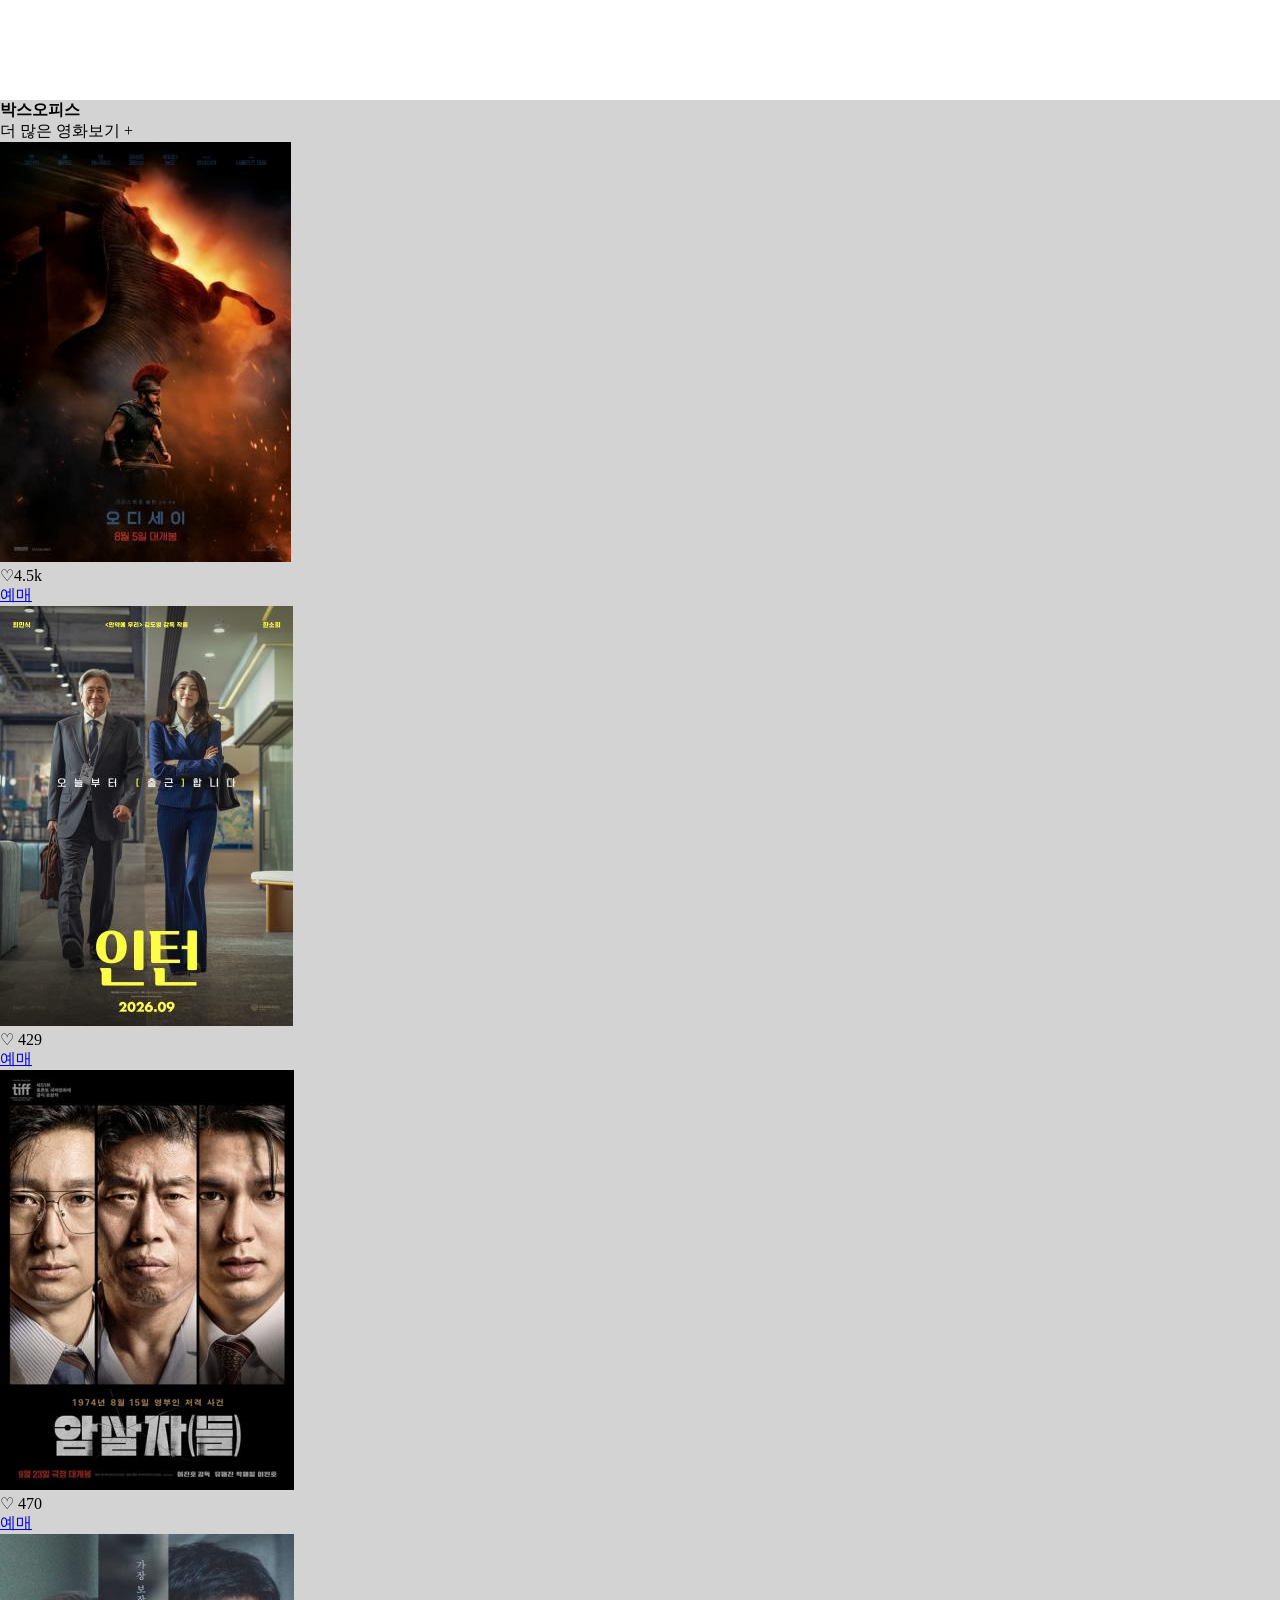
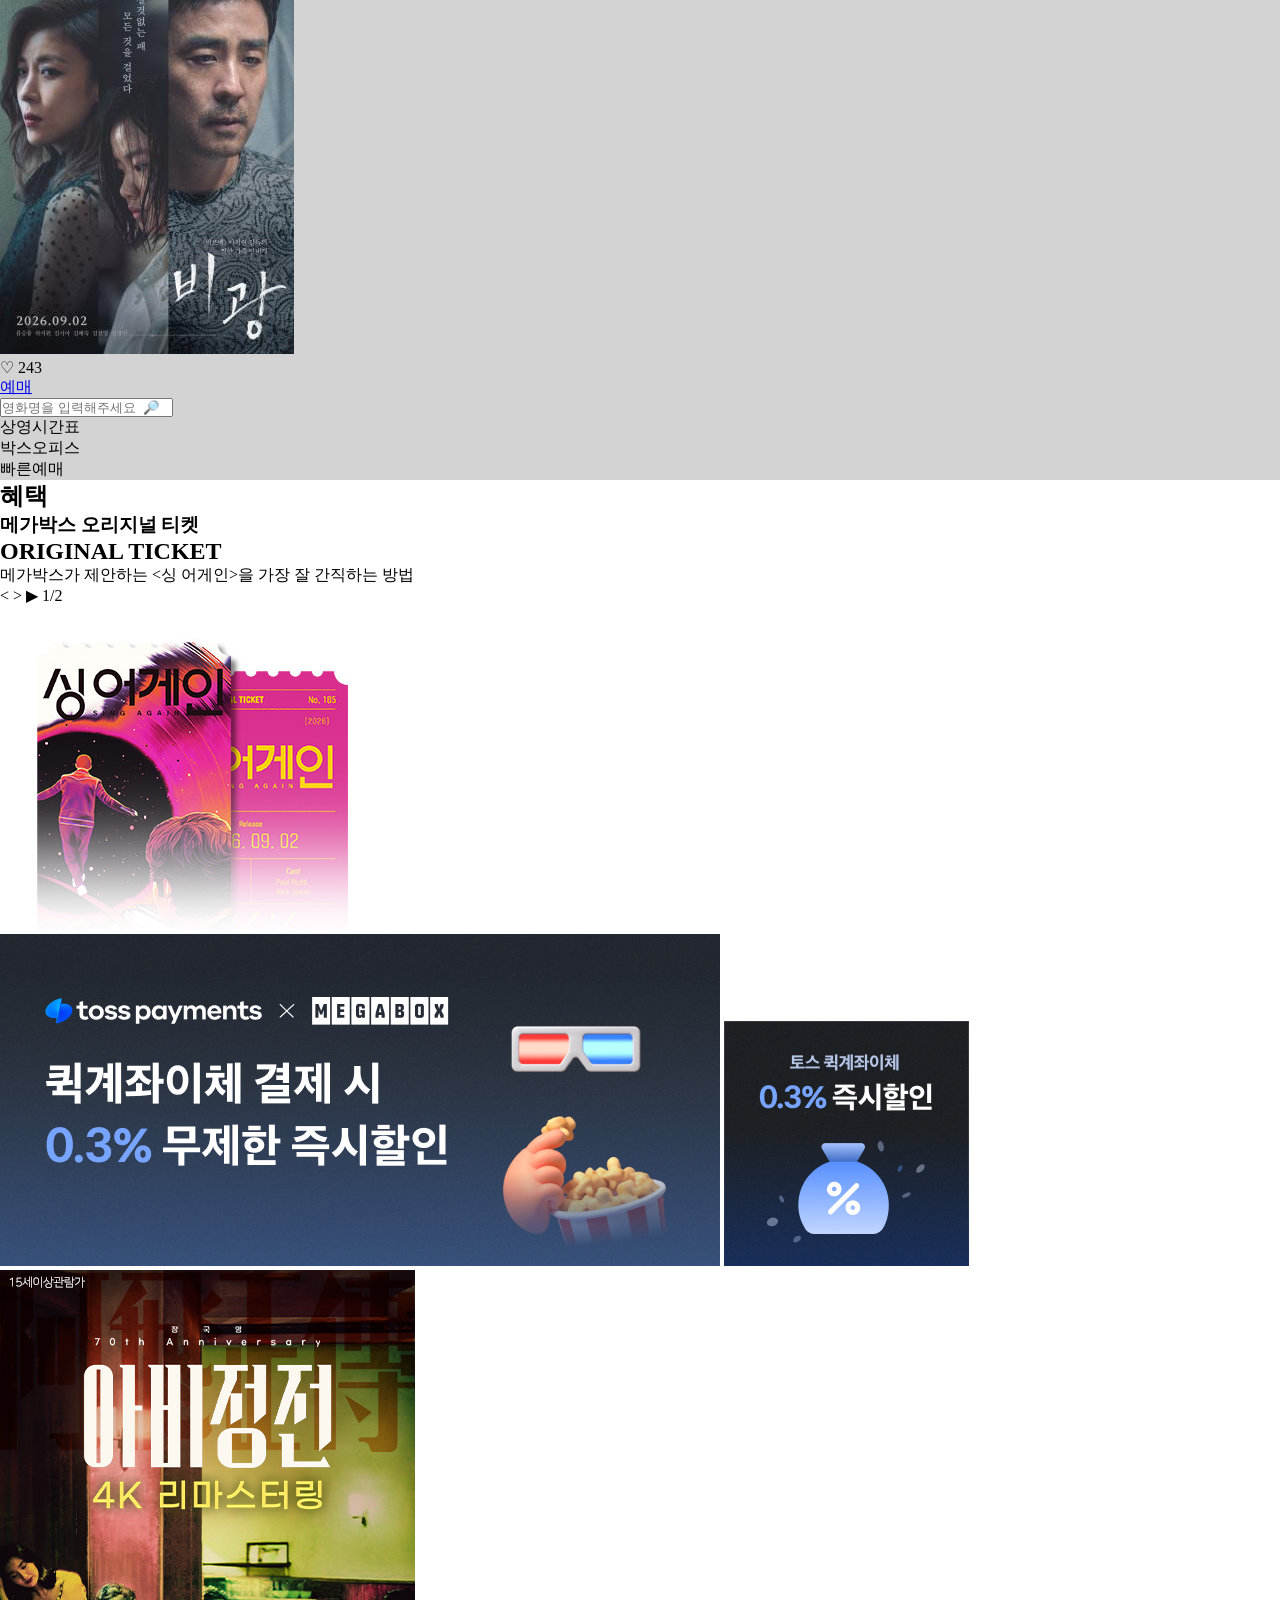
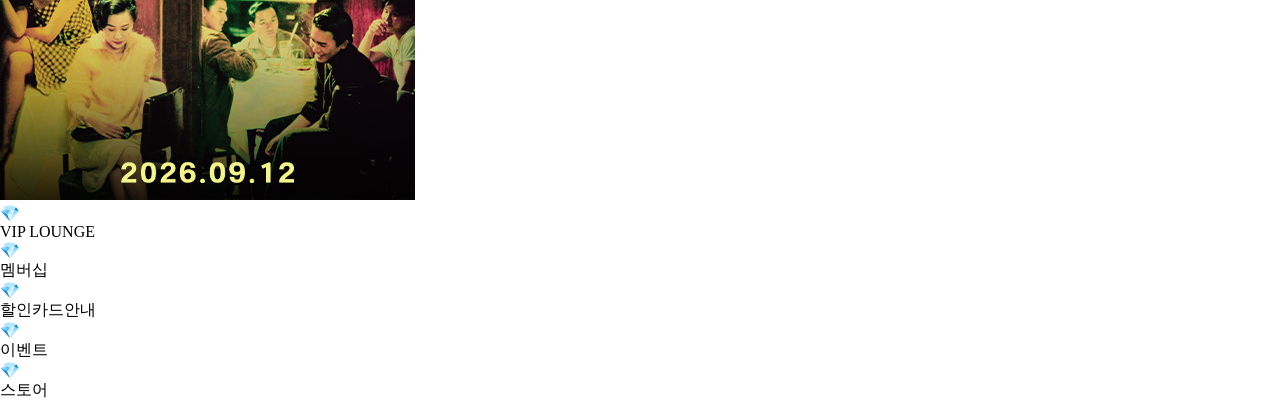
==== ch01/index01.html @ 4482128a "main-page1" ====
<!DOCTYPE html>
<html lang="en">
<head>
    <meta charset="UTF-8">
    <meta name="viewport" content="width=device-width, initial-scale=1.0">
    <link rel="stylesheet" href="style.css">
    <title>메가박스</title>
</head>

<body>
    <header>
        <nav>
            <div class="head-menu"></div>      
        </nav>
    </header>
    

    <main>
        <section class="main-top">
            <div class="box-office">
                <div class="title">
                    <h4>박스오피스</h4>
                    <p>더 많은 영화보기 +</p>
                </div>

                <div class="poster">
                    <div class="movie">
                        <img src="../poster1.jpg" alt="오디세이">
                        <div class="active">
                          <p class="like">♡4.5k</p>
                          <a href="???" class="reservation">예매</a>
                        </div>                    
                    </div>

                    <div class="movie">
                        <img src="../poster2.jpg" alt="인턴">
                        <div class="active">
                          <p class="like">♡ 429</p>
                          <a href="???" class="reservation">예매</a>
                        </div>                    
                    </div>

                    <div class="movie">
                        <img src="../poster3.jpg" alt="암살자들">
                        <div class="active">
                          <p class="like">♡ 470</p>
                          <a href="???" class="reservation">예매</a>
                        </div>                    
                    </div>

                    <div class="movie">
                        <img src="../poster4.jpg" alt="비광">
                        <div class="active">
                          <p class="like">♡ 243</p>
                          <a href="???" class="reservation">예매</a>
                        </div>                    
                    </div>
                        
                </div>


                <div class="info">
                    <input type="text" placeholder="영화명을 입력해주세요  🔎">
                    <p>상영시간표</p>
                    <p>박스오피스</p>
                    <p>빠른예매</p>
                </div>
            </div>    
        </section>


        <section class="main-top-middle">
            <div class="membership">
                <h2>혜택</h2>

                <div class="left">
                    <div class="membership-top">
                        <div class="membership-info">
                            <h3>메가박스 오리지널 티켓</h3>
                            <h1>ORIGINAL TICKET</h1>
                            <p>메가박스가 제안하는 &lt;싱 어게인&gt;을 가장 잘 간직하는 방법</p>
                            <div class="page-bar"></div>
                            <span>&lt;</span>
                            <span>&gt;</span>
                            <span>▶</span>
                            <span>1/2</span>
                        </div>
                        <img src="../image2.jpg" alt="싱어게인">
                    </div>
                
                    <div class="membership-bottom">
                        <img src="../toss_image.png" alt="토스 무제한할인">
                        <img src="../toss_image2.png" alt="토스 즉시할인">
                    </div>
                </div>

                <img src="../4k image.jpg" alt="아비정전">
            </div>


            <div class="membership-menu">
                <div class="vip">
                    <p>💎</p>
                    <p>VIP LOUNGE</p>
                </div>
                <div class="member">
                    <p>💎</p>
                    <p>멤버십</p>
                </div>
                <div class="dc-card">
                    <p>💎</p>
                    <p>할인카드안내</p>
                </div>
                <div class="event">
                    <p>💎</p>
                    <p>이벤트</p>
                </div>
                <div class="store">
                    <p>💎</p>
                    <p>스토어</p>
                </div>
            </div>
        </section>


        <section class="">

        </section>


        <section>

        </section>
    </main>



    <footer>
        <div class="foot"></div>
    </footer>
</body>
</html>
---- ch01/style.css ----
*{
    margin: 0;
    padding: 0;
}

/* 헤더 메뉴 */
header{
    height: 100px;
}


/* ************************************ */
/* 메인바디 박스오피스 영역 */
/* ************************************ */
.main-top {
    background-color: lightgray;
}
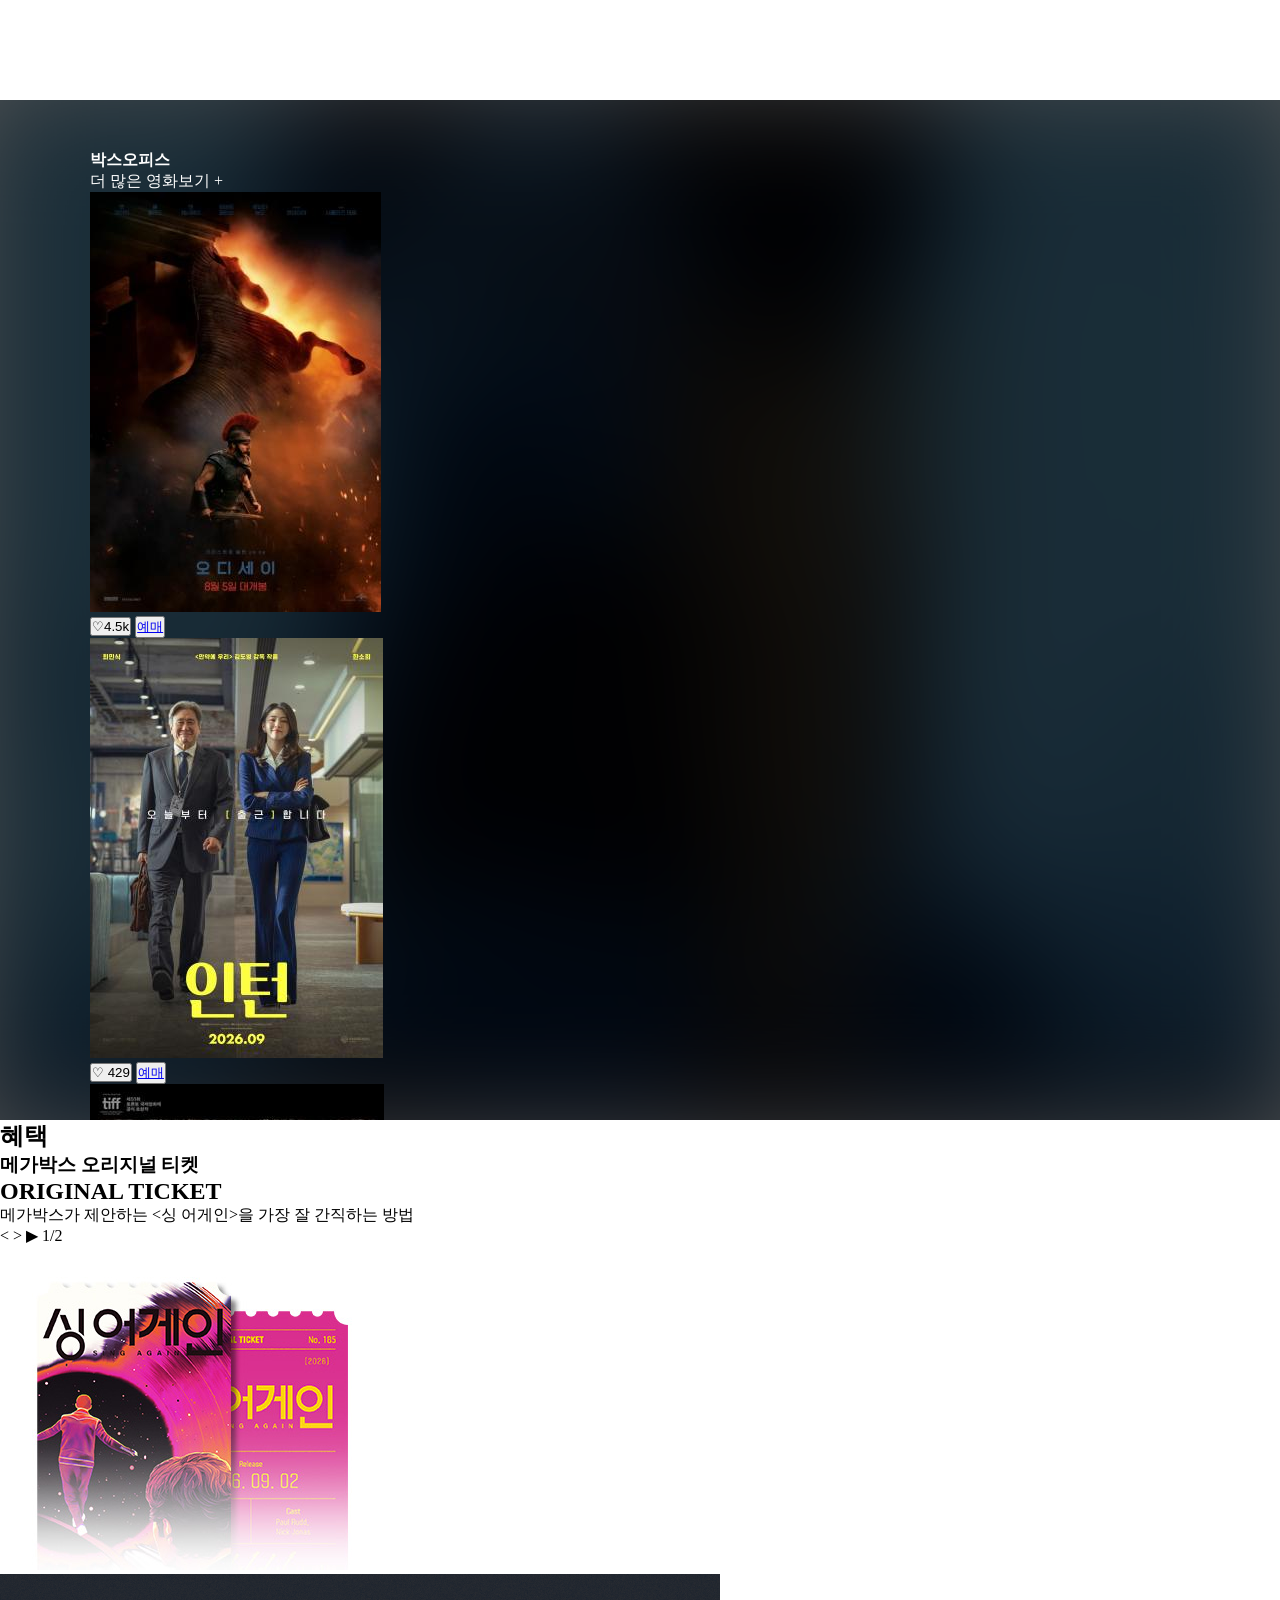
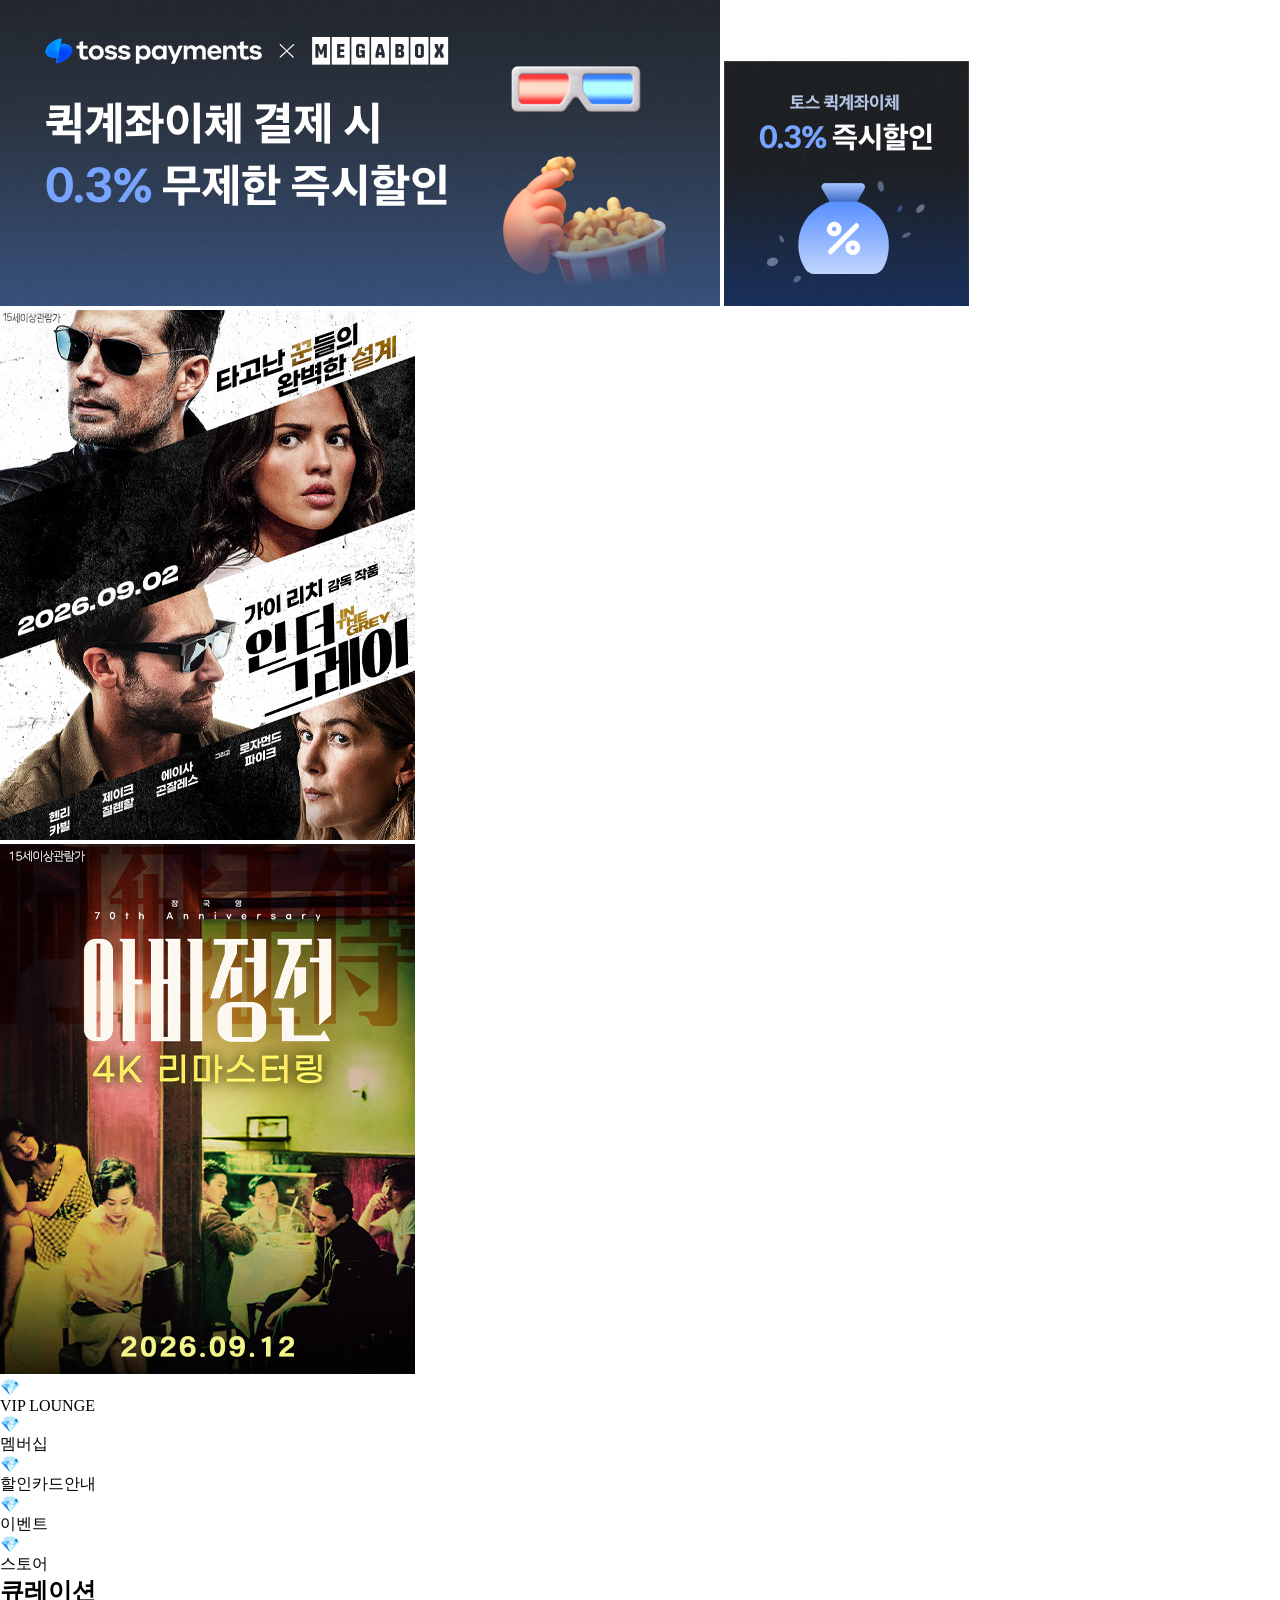
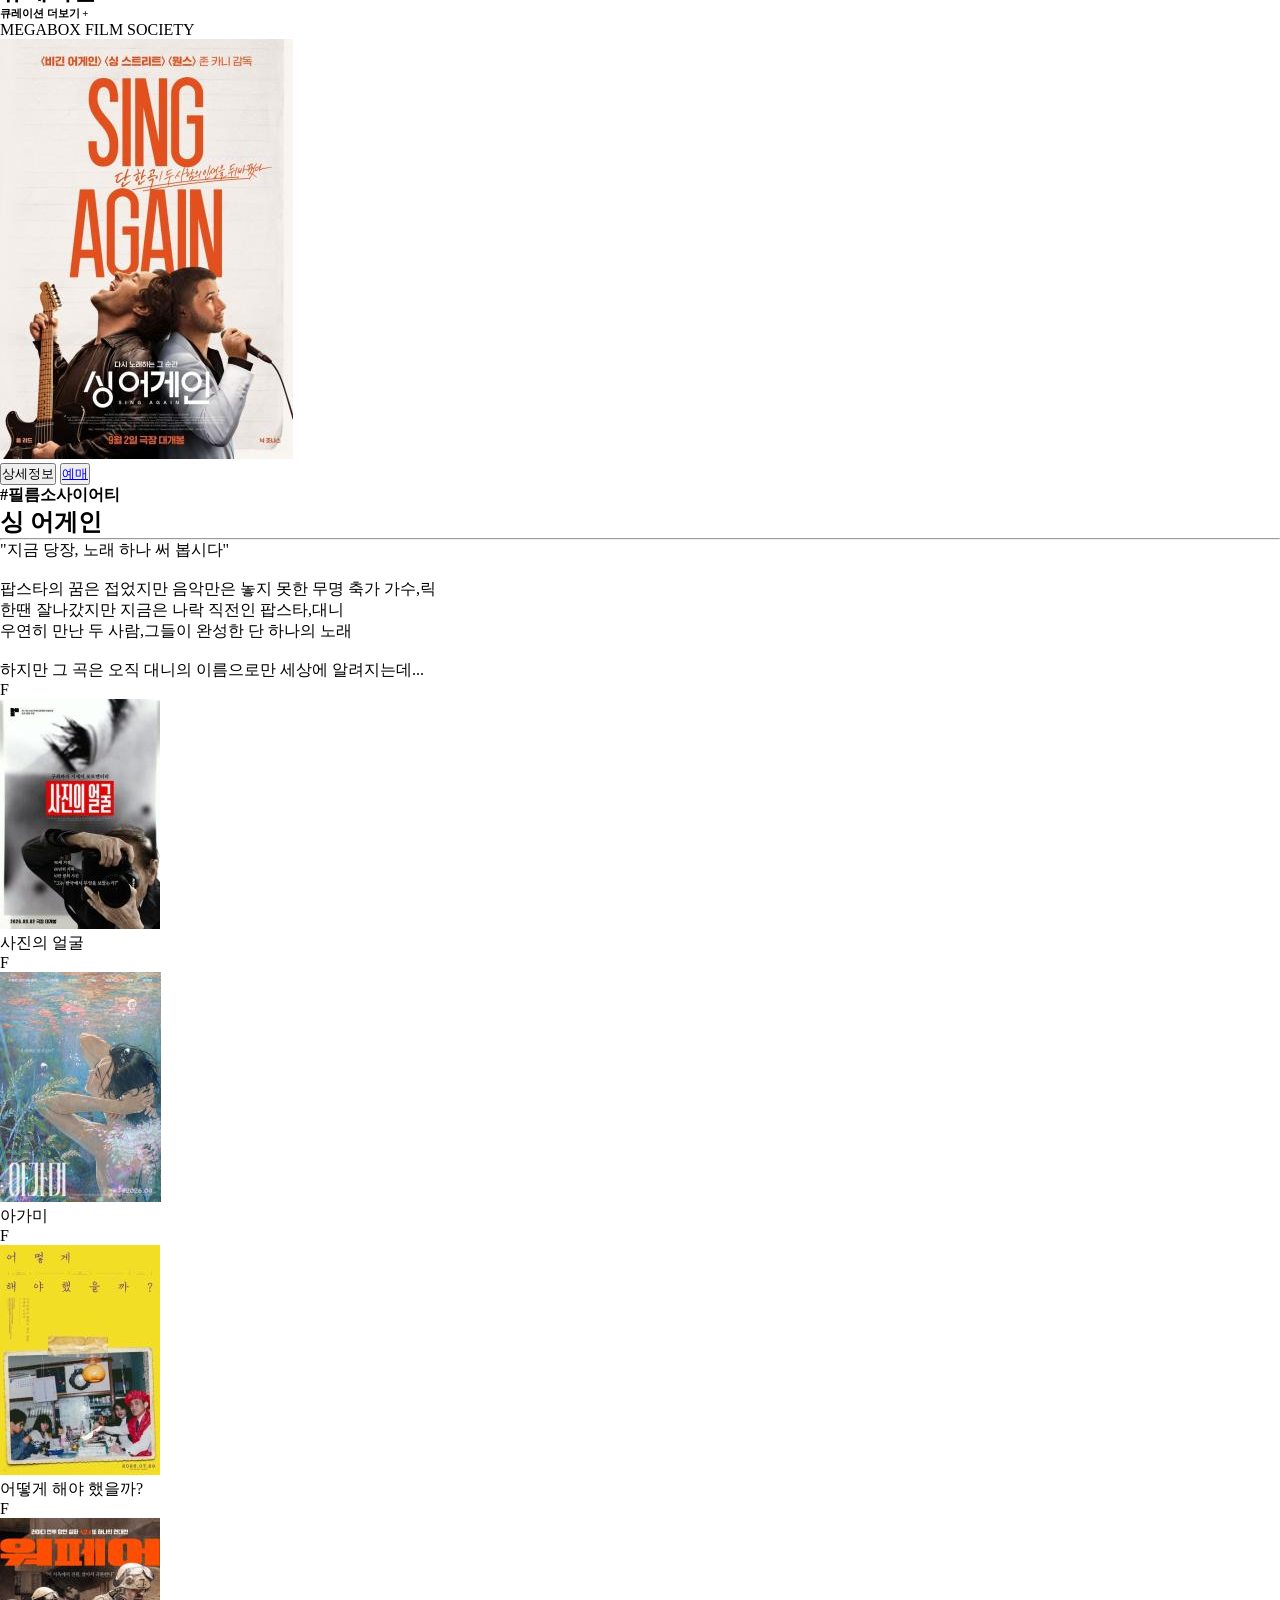
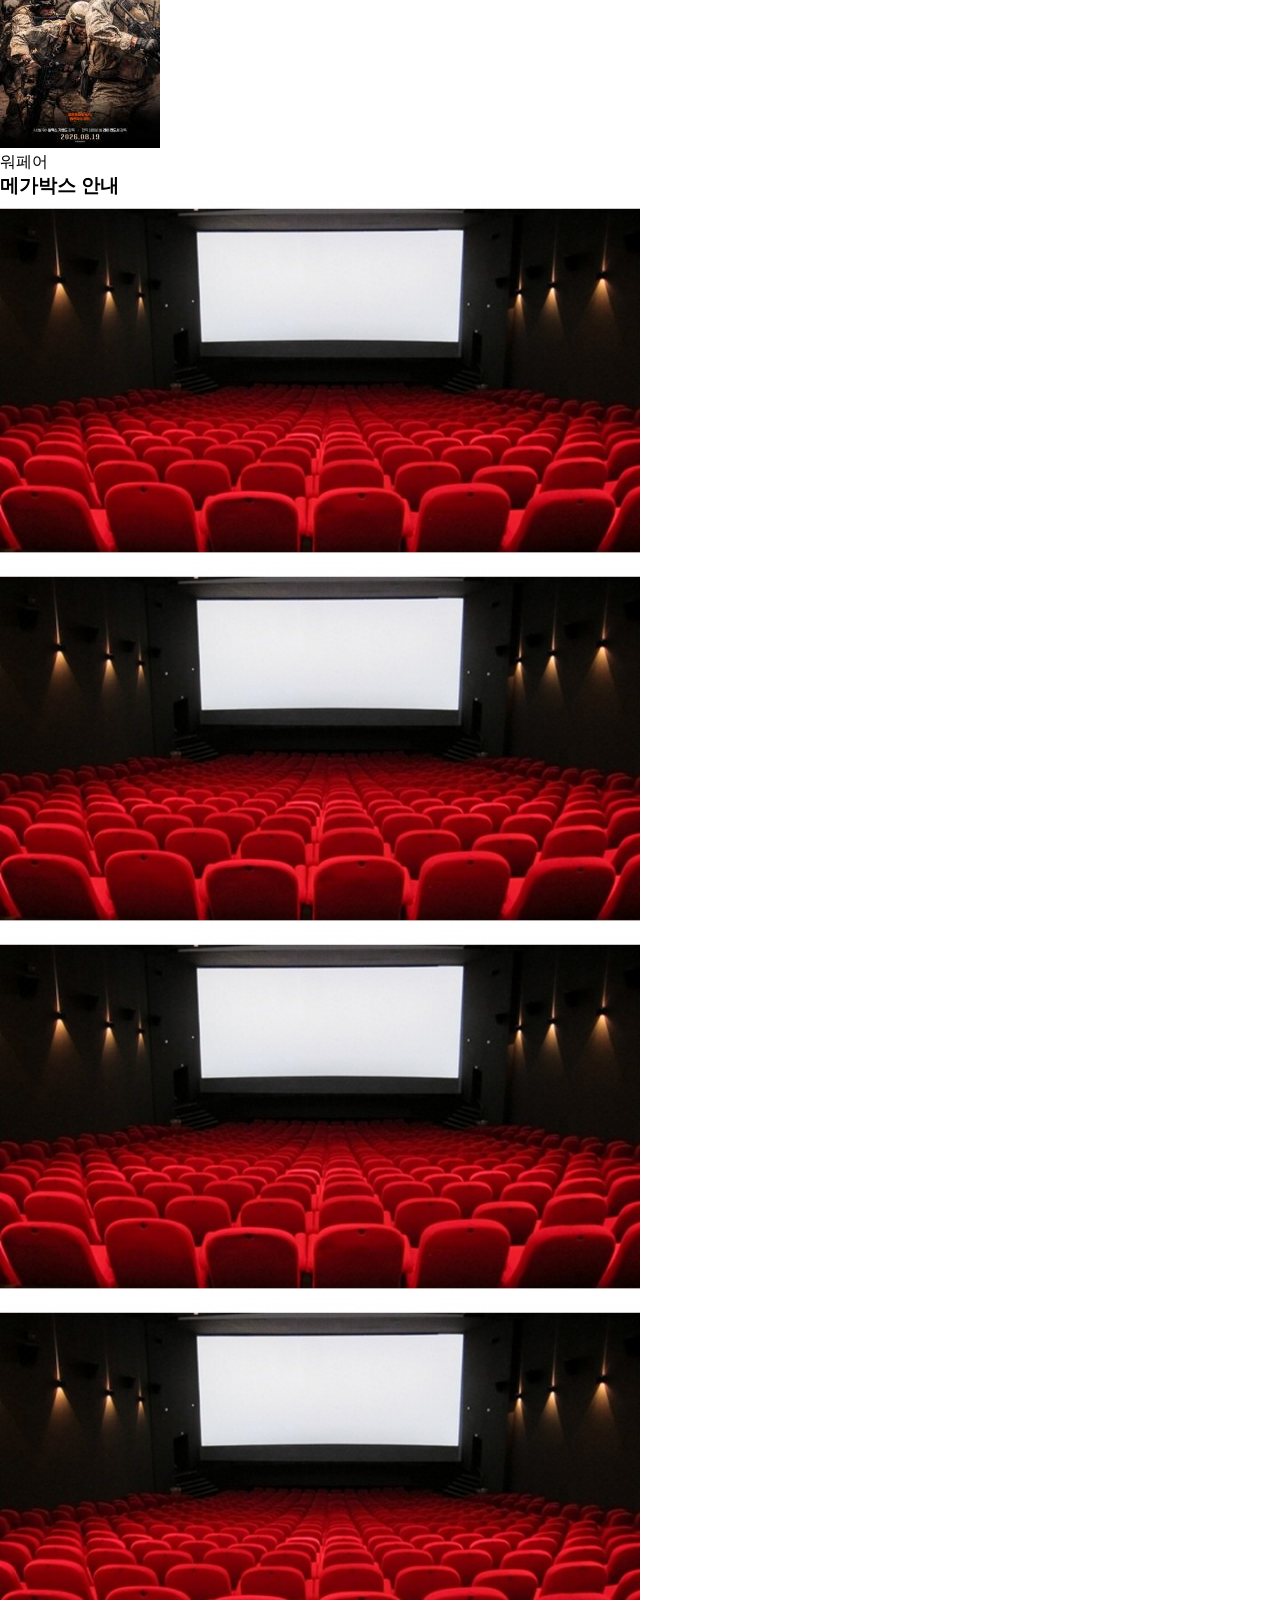
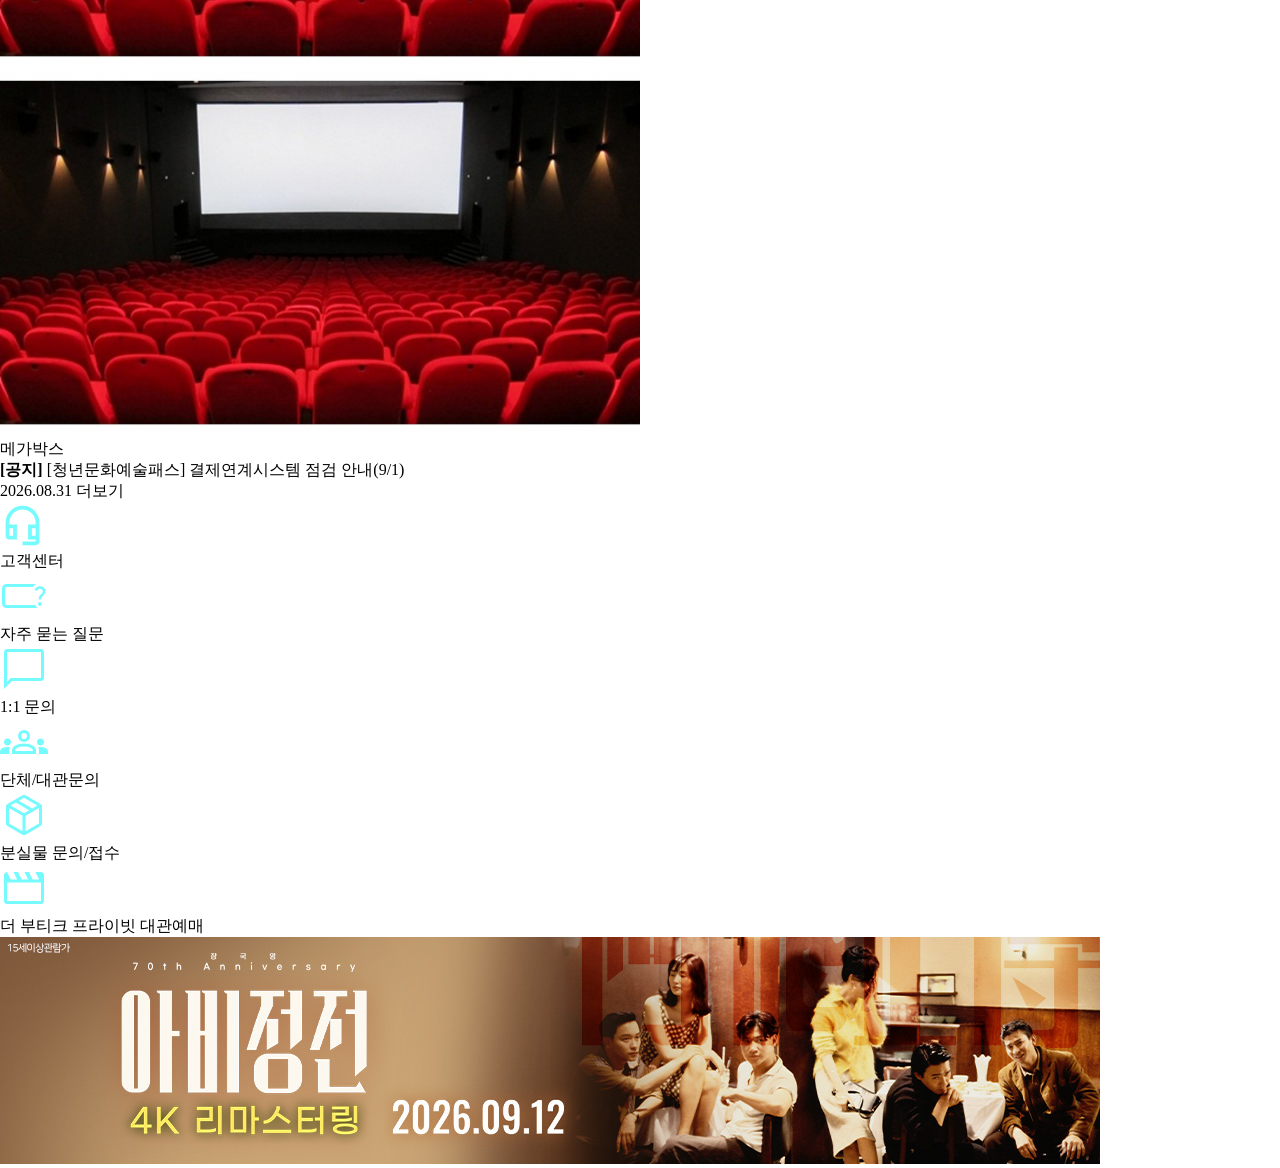
==== commit db1a8662: "movie_home" ====
--- a/ch01/index01.html
+++ b/ch01/index01.html
@@ -25,46 +25,48 @@
 
                 <div class="poster">
                     <div class="movie">
-                        <img src="../poster1.jpg" alt="오디세이">
-                        <div class="active">
-                          <p class="like">♡4.5k</p>
-                          <a href="???" class="reservation">예매</a>
-                        </div>                    
-                    </div>
-
-                    <div class="movie">
-                        <img src="../poster2.jpg" alt="인턴">
-                        <div class="active">
-                          <p class="like">♡ 429</p>
-                          <a href="???" class="reservation">예매</a>
-                        </div>                    
-                    </div>
-
-                    <div class="movie">
-                        <img src="../poster3.jpg" alt="암살자들">
-                        <div class="active">
-                          <p class="like">♡ 470</p>
-                          <a href="???" class="reservation">예매</a>
-                        </div>                    
-                    </div>
-
-                    <div class="movie">
-                        <img src="../poster4.jpg" alt="비광">
-                        <div class="active">
-                          <p class="like">♡ 243</p>
-                          <a href="???" class="reservation">예매</a>
-                        </div>                    
-                    </div>
-                        
+                        <img src="../images/poster1.jpg" alt="오디세이">
+                        <div class="active">
+                          <button class="like">♡4.5k</button>
+                          <button class="reservation-btn"><a href="???" class="reservation">예매</a></button>
+                        </div>                    
+                    </div>
+
+                    <div class="movie">
+                        <img src="../images/poster2.jpg" alt="인턴">
+                        <div class="active">
+                          <button class="like">♡ 429</button>
+                          <button class="reservation-btn"><a href="???" class="reservation">예매</a></button>
+                        </div>                    
+                    </div>
+
+                    <div class="movie">
+                        <img src="../images/poster3.jpg" alt="암살자들">
+                        <div class="active">
+                          <button class="like">♡ 470</button>
+                          <button class="reservation-btn"><a href="???" class="reservation">예매</a></button>
+                        </div>                    
+                    </div>
+
+                    <div class="movie">
+                        <img src="../images/poster4.jpg" alt="비광">
+                        <div class="active">
+                          <button class="like">♡ 243</button>
+                          <button class="reservation-btn"><a href="???" class="reservation">예매</a></button>
+                        </div>                    
+                    </div>
+                        <svg xmlns="http://www.w3.org/2000/svg" height="24px" viewBox="0 -960 960 960" width="24px" fill="#B7B7B7"><path d="M480-80q-116 0-198-82t-82-198v-240q0-116 82-198t198-82q116 0 198 82t82 198v240q0 116-82 198T480-80Zm40-520h160q0-72-45.5-127T520-796v196Zm-240 0h160v-196q-69 14-114.5 69T280-600Zm200 440q83 0 141.5-58.5T680-360v-160H280v160q0 83 58.5 141.5T480-160Zm0-360Zm40-80Zm-80 0Zm40 80Z"/></svg>
                 </div>
 
 
                 <div class="info">
                     <input type="text" placeholder="영화명을 입력해주세요  🔎">
-                    <p>상영시간표</p>
-                    <p>박스오피스</p>
-                    <p>빠른예매</p>
-                </div>
+                    <a href="???">상영시간표</a>
+                    <a href="???">박스오피스</a>
+                    <a href="???">빠른예매</a>
+                </div>
+
+
             </div>    
         </section>
 
@@ -85,16 +87,19 @@
                             <span>▶</span>
                             <span>1/2</span>
                         </div>
-                        <img src="../image2.jpg" alt="싱어게인">
+                        <img src="../images/image2.jpg" alt="싱어게인">
                     </div>
                 
                     <div class="membership-bottom">
-                        <img src="../toss_image.png" alt="토스 무제한할인">
-                        <img src="../toss_image2.png" alt="토스 즉시할인">
-                    </div>
-                </div>
-
-                <img src="../4k image.jpg" alt="아비정전">
+                        <img src="../images/toss_image.png" alt="토스 무제한할인">
+                        <img src="../images/toss_image2.png" alt="토스 즉시할인">
+                    </div>
+                </div>
+                <div class="right">
+                  <img src="../images/inthe.jpg" alt="">
+                </div>
+
+                <img src="../images/4k image.jpg" alt="아비정전">
             </div>
 
 
@@ -123,13 +128,117 @@
         </section>
 
 
-        <section class="">
-
-        </section>
-
-
-        <section>
-
+        <section class="main-middle">
+          <div class="cu-title">
+            <h2>큐레이션</h3>
+            <h6>큐레이션 더보기 +</h6>
+          </div>
+
+          <div class="cu-area">
+              <div class="cu-left">
+                <p class="film-text">MEGABOX FILM SOCIETY</p>
+                <img class="film-maincard" src="../images/q1.jpg" alt="싱어게인">
+                <div class="btns">
+                  <button class="detail">상세정보</button>
+                  <button class="reservation-btn cu"><a href="????" class="reservation cu">예매</a></button>
+                </div>
+              </div>
+
+              <div class="cu right">
+                <div class="film-info-area">
+                  <h4>#필름소사이어티</h4>
+                  <h2>싱 어게인</h2>
+                  <hr/>
+                  <p class="content">
+                    "지금 당장, 노래 하나 써 봅시다"
+                    <br>
+                    <br>팝스타의 꿈은 접었지만 음악만은 놓지 못한 무명 축가 가수,릭
+                    <br>한땐 잘나갔지만 지금은 나락 직전인 팝스타,대니
+                    <br>우연히 만난 두 사람,그들이 완성한 단 하나의 노래
+                    <br>
+                    <br>하지만 그 곡은 오직 대니의 이름으로만 세상에 알려지는데...
+                  </p>              
+                </div>
+
+                <div class="film-cards">
+                  <ul>
+                    <li>
+                      <p class="F">F</p>
+                      <img src="../images/q2.jpg" alt="사진의 얼굴">
+                      <p class="film-title">사진의 얼굴</p>
+                    </li>
+                    <li>
+                      <p class="F">F</p>
+                      <img src="../images/q3.jpg" alt="아가미">
+                      <p class="film-title">아가미</p>
+                    </li>
+                    <li>
+                      <p class="F">F</p>
+                      <img src="../images/q4.jpg" alt="어떻게 해야 했을까?">
+                      <p class="film-title">어떻게 해야 했을까?</p>
+                    </li>
+                    <li>
+                      <p class="F">F</p>
+                      <img src="../images/q5.jpg" alt="워페어">
+                      <p class="film-title">워페어</p>
+                    </li>
+                  </ul>
+                </div>
+              </div>
+          </div>
+        </section>
+
+
+        <section class="main-bottom">
+          <h3>메가박스 안내</h3>
+          <div class="img-cards">
+            <img src="../images/theater_image.jpg" alt="">
+            <img src="../images/theater_image.jpg" alt="">
+            <img src="../images/theater_image.jpg" alt="">
+            <img src="../images/theater_image.jpg" alt="">
+            <img src="../images/theater_image.jpg" alt="">
+          </div>
+
+          <div class="notice">
+            <p class="notice mega">메가박스</p>
+            <span><strong>[공지]</strong> [청년문화예술패스] 결제연계시스템 점검 안내(9/1)</span>  
+            <p class="notice date">
+              <span>2026.08.31</span>
+              <span>더보기</span>
+            </p>            
+          </div>
+
+          <div class="inq-container">
+            <div class="inq-box">
+              <svg xmlns="http://www.w3.org/2000/svg" height="45px" viewBox="0 -960 960 960" width="45px" fill="#75FBFD"><path d="M480-40v-80h280v-40H600v-320h160v-40q0-116-82-198t-198-82q-116 0-198 82t-82 198v40h160v320H200q-33 0-56.5-23.5T120-240v-280q0-74 28.5-139.5T226-774q49-49 114.5-77.5T480-880q74 0 139.5 28.5T734-774q49 49 77.5 114.5T840-520v400q0 33-23.5 56.5T760-40H480ZM200-240h80v-160h-80v160Zm480 0h80v-160h-80v160ZM200-400h80-80Zm480 0h80-80Z"/></svg>
+              <p>고객센터</p>
+            </div>
+            <div class="inq-box">
+              <svg xmlns="http://www.w3.org/2000/svg" height="48px" viewBox="0 -960 960 960" width="48px" fill="#75FBFD"><path d="M100-300v-360 360Zm651 60H130q-38 0-64-26t-26-64v-300q0-38 26-64t64-26h599q-23 10-41.5 25T655-660H130q-13 0-21.5 8.5T100-630v300q0 13 8.5 21.5T130-300h584q2 19 12 34t25 26Zm74-56q11-11 11-26t-11-26q-11-11-26-11t-26 11q-11 11-11 26t11 26q11 11 26 11t26-11Zm-51-113h50q0-15 1.5-25t5.5-18q4-8 11-16t18-19q24-22 36-45t12-46q0-41-30.5-69T802-675q-38 0-69 21t-42 55l45 18q8-21 25.5-33.5T802-627q23 0 39.5 15t16.5 36q0 15-8.5 29.5T822-515q-17 15-25 25.5T784-468q-5 12-7.5 26.5T774-409Z"/></svg>
+              <p>자주 묻는 질문</p>
+            </div>
+            <div class="inq-box">
+              <svg xmlns="http://www.w3.org/2000/svg" height="48px" viewBox="0 -960 960 960" width="48px" fill="#75FBFD"><path d="M80-80v-740q0-24 18-42t42-18h680q24 0 42 18t18 42v520q0 24-18 42t-42 18H240L80-80Zm134-220h606v-520H140v600l74-80Zm-74 0v-520 520Z"/></svg>
+              <p>1:1 문의</p>
+            </div>
+            <div class="inq-box">
+              <svg xmlns="http://www.w3.org/2000/svg" height="48px" viewBox="0 -960 960 960" width="48px" fill="#75FBFD"><path d="M0-240v-53q0-38.57 41.5-62.78Q83-380 150.38-380q12.16 0 23.39.5t22.23 2.15q-8 17.35-12 35.17-4 17.81-4 37.18v65H0Zm240 0v-65q0-32 17.5-58.5T307-410q32-20 76.5-30t96.5-10q53 0 97.5 10t76.5 30q32 20 49 46.5t17 58.5v65H240Zm540 0v-65q0-19.86-3.5-37.43T765-377.27q11-1.73 22.17-2.23 11.17-.5 22.83-.5 67.5 0 108.75 23.77T960-293v53H780Zm-480-60h360v-6q0-37-50.5-60.5T480-390q-79 0-129.5 23.5T300-305v5ZM149.57-410q-28.57 0-49.07-20.56Q80-451.13 80-480q0-29 20.56-49.5Q121.13-550 150-550q29 0 49.5 20.5t20.5 49.93q0 28.57-20.5 49.07T149.57-410Zm660 0q-28.57 0-49.07-20.56Q740-451.13 740-480q0-29 20.56-49.5Q781.13-550 810-550q29 0 49.5 20.5t20.5 49.93q0 28.57-20.5 49.07T809.57-410ZM480-480q-50 0-85-35t-35-85q0-51 35-85.5t85-34.5q51 0 85.5 34.5T600-600q0 50-34.5 85T480-480Zm.35-60Q506-540 523-557.35t17-43Q540-626 522.85-643t-42.5-17q-25.35 0-42.85 17.15t-17.5 42.5q0 25.35 17.35 42.85t43 17.5ZM480-300Zm0-300Z"/></svg>
+              <p>단체/대관문의</p>
+            </div>
+            <div class="inq-box">
+              <svg xmlns="http://www.w3.org/2000/svg" height="48px" viewBox="0 -960 960 960" width="48px" fill="#75FBFD"><path d="M450-154v-309L180-619v309l270 156Zm60 0 270-156v-310L510-463v309Zm-60 69L150-258q-14-8-22-22t-8-30v-340q0-16 8-30t22-22l300-173q14-8 30-8t30 8l300 173q14 8 22 22t8 30v340q0 16-8 30t-22 22L510-85q-14 8-30 8t-30-8Zm194-525 102-59-266-154-102 59 266 154Zm-164 96 104-61-267-154-104 60 267 155Z"/></svg>
+              <p>분실물 문의/접수</p>
+            </div>
+            <div class="inq-box">
+              <svg xmlns="http://www.w3.org/2000/svg" height="48px" viewBox="0 -960 960 960" width="48px" fill="#75FBFD"><path d="m140-800 74 152h130l-74-152h89l74 152h130l-74-152h89l74 152h130l-74-152h112q24 0 42 18t18 42v520q0 24-18 42t-42 18H140q-24 0-42-18t-18-42v-520q0-24 18-42t42-18Zm0 212v368h680v-368H140Zm0 0v368-368Z"/></svg>
+              <p>더 부티크 프라이빗 대관예매</p>
+            </div>  
+          </div>
+
+          <img src="../images/4klong_image.jpg" alt="">
+
+          
+          
         </section>
     </main>
 
--- a/ch01/style.css
+++ b/ch01/style.css
@@ -13,5 +13,44 @@
 /* 메인바디 박스오피스 영역 */
 /* ************************************ */
 .main-top {
-    background-color: lightgray;
+  width: 100%;
+  height: 920px;
+  position: relative;
+  overflow: hidden;
+  padding: 50px 0;
+  color: white;
+}
+
+/* 흐린 배경 이미지 */
+.main-top::before {
+  content: "";
+  position: absolute;
+  inset: 0;
+
+  background-image: url("../images/image1.jpg");
+  background-size: cover;
+  background-position: center;
+
+  filter: blur(60px);
+  transform: scale(1.05);
+
+  z-index: 0;
+}
+
+/* 배경을 어둡게 만드는 반투명 막 */
+.main-top::after {
+  content: "";
+  position: absolute;
+  inset: 0;
+  background-color: rgba(0, 0, 0, 0.65);
+  z-index: 1;
+}
+
+/* 실제 콘텐츠는 배경보다 앞으로 배치 */
+.box-office {
+  position: relative;
+  z-index: 2;
+
+  max-width: 1100px;
+  margin: 0 auto;
 }
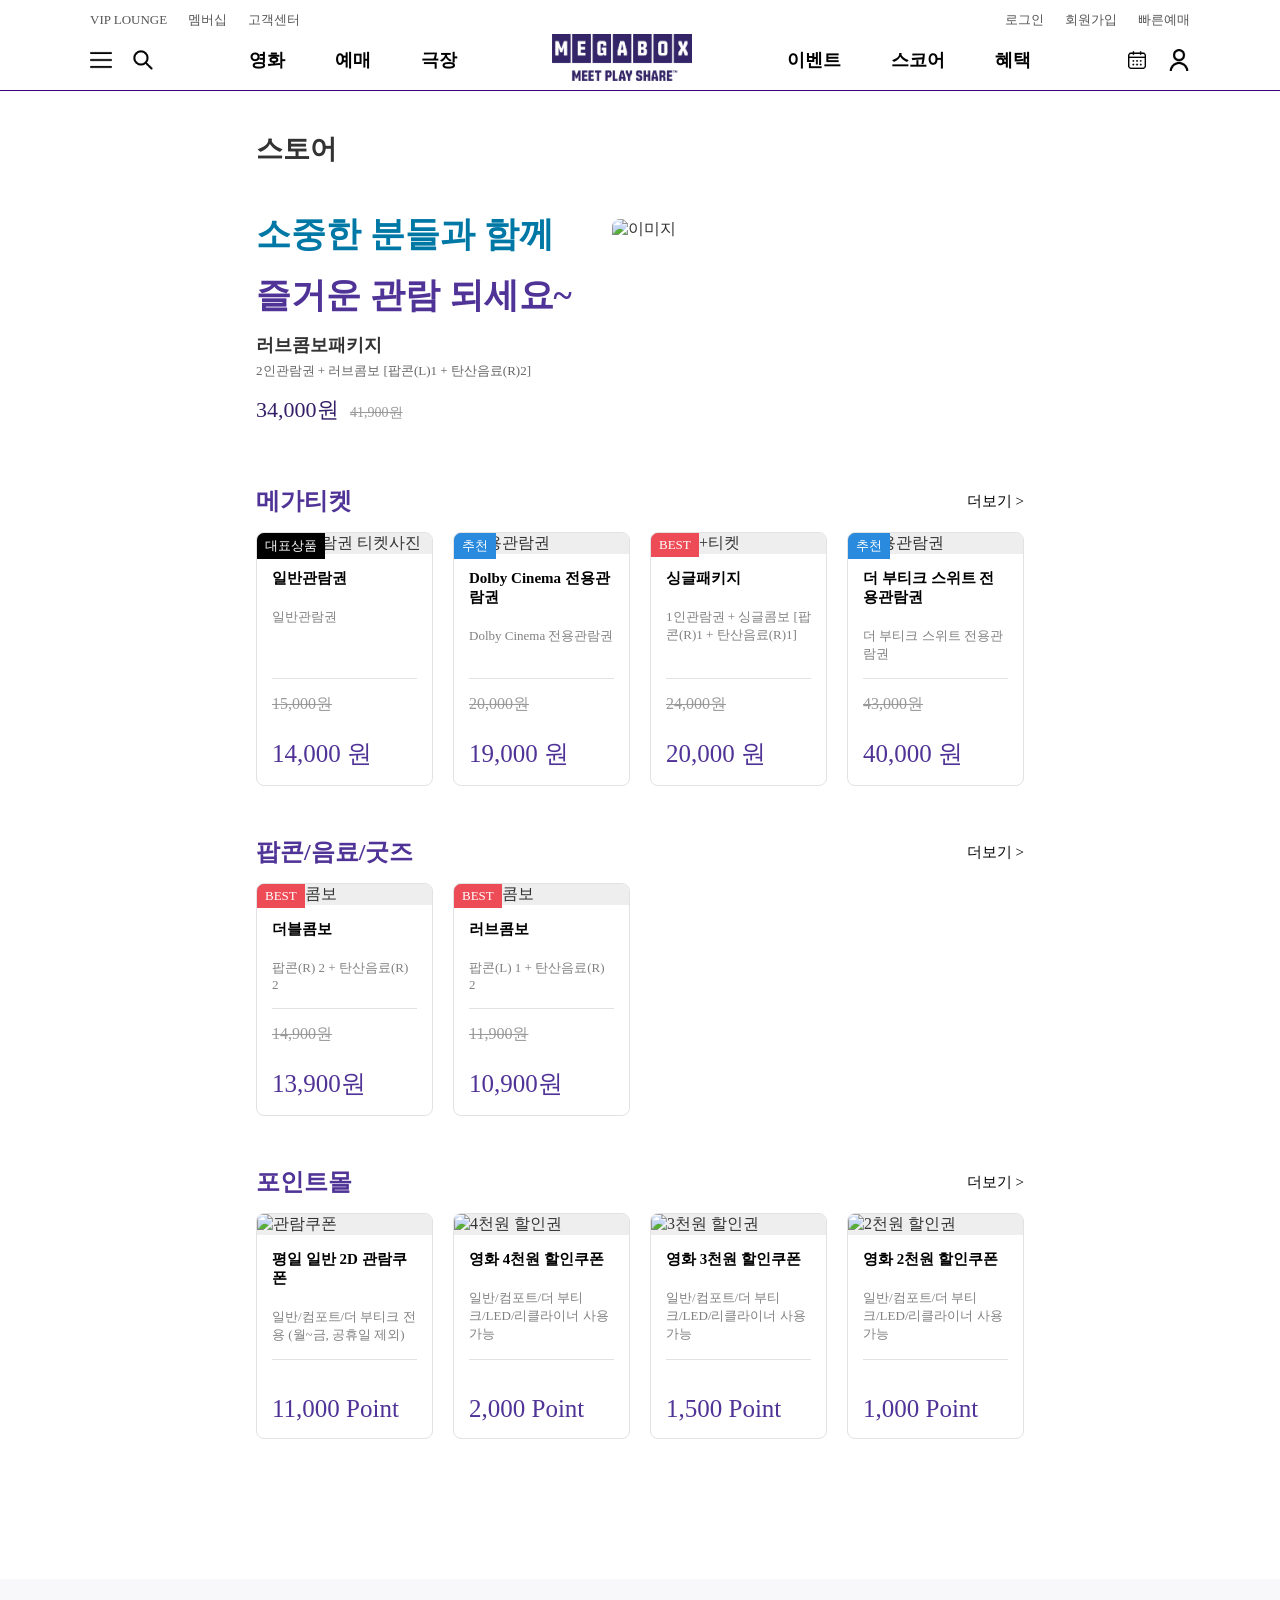
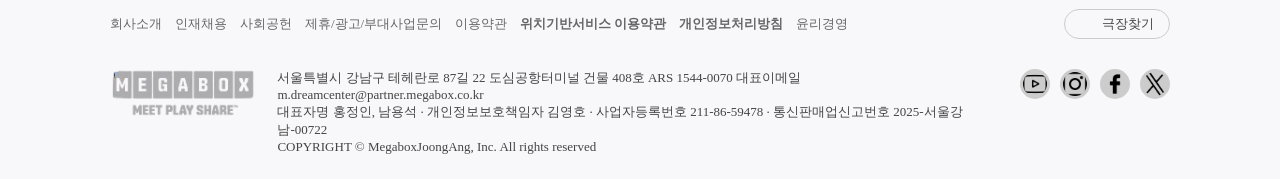
==== commit d6cc5c34: "feat: 메가박스 스토어 페이지 작업중" ====
--- a/ch01/index01.html
+++ b/ch01/index01.html
@@ -3,249 +3,302 @@
 <head>
     <meta charset="UTF-8">
     <meta name="viewport" content="width=device-width, initial-scale=1.0">
+    <title>메가박스 스토어</title>
     <link rel="stylesheet" href="style.css">
-    <title>메가박스</title>
 </head>
-
 <body>
     <header>
-        <nav>
-            <div class="head-menu"></div>      
-        </nav>
-    </header>
-    
-
-    <main>
-        <section class="main-top">
-            <div class="box-office">
-                <div class="title">
-                    <h4>박스오피스</h4>
-                    <p>더 많은 영화보기 +</p>
-                </div>
-
-                <div class="poster">
-                    <div class="movie">
-                        <img src="../images/poster1.jpg" alt="오디세이">
-                        <div class="active">
-                          <button class="like">♡4.5k</button>
-                          <button class="reservation-btn"><a href="???" class="reservation">예매</a></button>
-                        </div>                    
-                    </div>
-
-                    <div class="movie">
-                        <img src="../images/poster2.jpg" alt="인턴">
-                        <div class="active">
-                          <button class="like">♡ 429</button>
-                          <button class="reservation-btn"><a href="???" class="reservation">예매</a></button>
-                        </div>                    
-                    </div>
-
-                    <div class="movie">
-                        <img src="../images/poster3.jpg" alt="암살자들">
-                        <div class="active">
-                          <button class="like">♡ 470</button>
-                          <button class="reservation-btn"><a href="???" class="reservation">예매</a></button>
-                        </div>                    
-                    </div>
-
-                    <div class="movie">
-                        <img src="../images/poster4.jpg" alt="비광">
-                        <div class="active">
-                          <button class="like">♡ 243</button>
-                          <button class="reservation-btn"><a href="???" class="reservation">예매</a></button>
-                        </div>                    
-                    </div>
-                        <svg xmlns="http://www.w3.org/2000/svg" height="24px" viewBox="0 -960 960 960" width="24px" fill="#B7B7B7"><path d="M480-80q-116 0-198-82t-82-198v-240q0-116 82-198t198-82q116 0 198 82t82 198v240q0 116-82 198T480-80Zm40-520h160q0-72-45.5-127T520-796v196Zm-240 0h160v-196q-69 14-114.5 69T280-600Zm200 440q83 0 141.5-58.5T680-360v-160H280v160q0 83 58.5 141.5T480-160Zm0-360Zm40-80Zm-80 0Zm40 80Z"/></svg>
-                </div>
-
-
-                <div class="info">
-                    <input type="text" placeholder="영화명을 입력해주세요  🔎">
-                    <a href="???">상영시간표</a>
-                    <a href="???">박스오피스</a>
-                    <a href="???">빠른예매</a>
-                </div>
-
-
-            </div>    
+  <div class="header-grid">
+    <div class="up-nav">
+      <div class="left-nav">
+        <a href="">VIP LOUNGE</a>
+        <a href="">멤버십</a>
+        <a href="">고객센터</a>
+      </div>
+      <div class="right-nav">
+        <a href="login.html">로그인</a>
+        <a href="">회원가입</a>
+        <a href="">빠른예매</a>
+      </div>
+    </div>
+    <div class="main-nav">
+      <div class="main-nav-left">
+        <a href="">
+          <img class="nav-img" src="logo_img/menu.png" alt="" />
+        </a>
+        <a href="">
+          <img class="nav-img" src="logo_img/search.png" alt="" />
+        </a>
+      </div>
+      <div class="nav3">
+        <a href="">영화</a>
+        <a href="">예매</a>
+        <a href="">극장</a>
+      </div>
+      <a href="">
+        <img class="main-home" src="logo_img/home.png" alt="" />
+      </a>
+      <div class="nav3">
+        <a href="">이벤트</a>
+        <a href="">스코어</a>
+        <a href="">혜택</a>
+      </div>
+      <div class="main-nav-right">
+        <a href="">
+          <img class="nav-img" src="logo_img/calendar.png" alt="" />
+        </a>
+        <a href="">
+          <img class="nav-img" src="logo_img/user.png" alt="" />
+        </a>
+      </div>
+    </div>
+  </div>
+</header>
+  
+    <main class="container">
+        <h1 class="page-title">스토어</h1>
+        <section class="main-banner">
+        <div class="banner-text">
+        <h2>소중한 분들과 함께</h2>
+        <h2 class="text-purple">즐거운 관람 되세요~</h2>
+        <div class="title">러브콤보패키지</div>
+        <div class="desc">2인관람권 + 러브콤보 [팝콘(L)1 + 탄산음료(R)2]</div>
+        <div class="price">
+             34,000원 <span class="original-price">41,900원</span>
+        </div>
+        </div>
+        <div class="banner-img">
+            <img src="https://img.megabox.co.kr/SharedImg/store/2024/11/25/mR5MHKBv8RAmnA5ldeaAvgNaLcFEfCrg_280.png" alt="이미지">
+        </div>
         </section>
 
-
-        <section class="main-top-middle">
-            <div class="membership">
-                <h2>혜택</h2>
-
-                <div class="left">
-                    <div class="membership-top">
-                        <div class="membership-info">
-                            <h3>메가박스 오리지널 티켓</h3>
-                            <h1>ORIGINAL TICKET</h1>
-                            <p>메가박스가 제안하는 &lt;싱 어게인&gt;을 가장 잘 간직하는 방법</p>
-                            <div class="page-bar"></div>
-                            <span>&lt;</span>
-                            <span>&gt;</span>
-                            <span>▶</span>
-                            <span>1/2</span>
-                        </div>
-                        <img src="../images/image2.jpg" alt="싱어게인">
-                    </div>
-                
-                    <div class="membership-bottom">
-                        <img src="../images/toss_image.png" alt="토스 무제한할인">
-                        <img src="../images/toss_image2.png" alt="토스 즉시할인">
-                    </div>
-                </div>
-                <div class="right">
-                  <img src="../images/inthe.jpg" alt="">
-                </div>
-
-                <img src="../images/4k image.jpg" alt="아비정전">
-            </div>
-
-
-            <div class="membership-menu">
-                <div class="vip">
-                    <p>💎</p>
-                    <p>VIP LOUNGE</p>
-                </div>
-                <div class="member">
-                    <p>💎</p>
-                    <p>멤버십</p>
-                </div>
-                <div class="dc-card">
-                    <p>💎</p>
-                    <p>할인카드안내</p>
-                </div>
-                <div class="event">
-                    <p>💎</p>
-                    <p>이벤트</p>
-                </div>
-                <div class="store">
-                    <p>💎</p>
-                    <p>스토어</p>
-                </div>
-            </div>
+        <section class="store-box">
+        <div class="store-header">
+            <h3 class="store-title">메가티켓</h3>
+            <a href="#" class="store-btn">더보기 &gt;</a>
+            
+        </div>
+        <div class="product-grid">
+            <div class="product-card">
+                <span class="badge-flagship">대표상품</span>
+                <div class="product-img">
+                    <img src="https://img.megabox.co.kr/SharedImg/store/2020/12/29/OzjTPmOIAocfyQnas3x8Vo9JDRRnHeKf_280.png" alt="일반관람권 티켓사진">
+                </div>
+                <div class="product-info">
+                    <div class="product-name">일반관람권</div>
+                    <div class="product-desc">일반관람권</div>
+
+                  
+                    <div class="product-price-box">
+                    <div class="discount-price">15,000원</div>
+                    <div class="product-price">14,000 원</div>
+                    </div>
+                </div>
+            </div>
+
+            <div class="product-card">
+                <span class="badge-recommend">추천</span>
+                <div class="product-img">
+                    <img src="https://img.megabox.co.kr/SharedImg/store/2021/02/04/XxKX38rQAArz5GGaFCs7KwvYyUz5oQFC_280.png" alt="전용관람권">
+                </div>
+                <div class="product-info">
+                    <div class="product-name">Dolby Cinema 전용관람권</div>
+                    <div class="product-desc">Dolby Cinema 전용관람권</div>
+
+                    
+                    <div class="product-price-box">
+                    <div class="discount-price">20,000원</div>
+                    <div class="product-price">19,000 원</div>
+                    </div>
+                </div>
+            </div>
+
+            <div class="product-card"> 
+                <span class="badge-best">BEST</span>
+                <div class="product-img">
+                    <img src="https://img.megabox.co.kr/SharedImg/store/2024/11/25/rHR0pyJxERAsQakY244rEAATxCEBAMKa_280.png" alt="팝콘+티켓">
+                </div>
+                <div class="product-info">
+                    <div class="product-name">싱글패키지</div>
+                    <div class="product-desc">1인관람권 + 싱글콤보 [팝콘(R)1 + 탄산음료(R)1]</div>
+
+                    <div class="product-price-box">
+                    <div class="discount-price">24,000원</div>
+                    <div class="product-price">20,000 원</div>
+                    </div>
+                </div>
+            </div>
+
+            <div class="product-card">
+                <span class="badge-recommend">추천</span>
+                <div class="product-img">
+                    <img src="https://img.megabox.co.kr/SharedImg/store/2020/12/29/M8qiScDr6orSchgFPCRCcCtLPVenv6tm_280.png" alt="전용관람권">
+                </div>
+                <div class="product-info">
+                    <div class="product-name">더 부티크 스위트 전용관람권</div>
+                    <div class="product-desc">더 부티크 스위트 전용관람권</div>
+
+                    <div class="product-price-box">
+                    <div class="discount-price">43,000원</div>
+                    <div class="product-price">40,000 원</div>
+                    </div>
+                </div>
+            </div>
+        </div>
         </section>
 
-
-        <section class="main-middle">
-          <div class="cu-title">
-            <h2>큐레이션</h3>
-            <h6>큐레이션 더보기 +</h6>
-          </div>
-
-          <div class="cu-area">
-              <div class="cu-left">
-                <p class="film-text">MEGABOX FILM SOCIETY</p>
-                <img class="film-maincard" src="../images/q1.jpg" alt="싱어게인">
-                <div class="btns">
-                  <button class="detail">상세정보</button>
-                  <button class="reservation-btn cu"><a href="????" class="reservation cu">예매</a></button>
-                </div>
-              </div>
-
-              <div class="cu right">
-                <div class="film-info-area">
-                  <h4>#필름소사이어티</h4>
-                  <h2>싱 어게인</h2>
-                  <hr/>
-                  <p class="content">
-                    "지금 당장, 노래 하나 써 봅시다"
-                    <br>
-                    <br>팝스타의 꿈은 접었지만 음악만은 놓지 못한 무명 축가 가수,릭
-                    <br>한땐 잘나갔지만 지금은 나락 직전인 팝스타,대니
-                    <br>우연히 만난 두 사람,그들이 완성한 단 하나의 노래
-                    <br>
-                    <br>하지만 그 곡은 오직 대니의 이름으로만 세상에 알려지는데...
-                  </p>              
-                </div>
-
-                <div class="film-cards">
-                  <ul>
-                    <li>
-                      <p class="F">F</p>
-                      <img src="../images/q2.jpg" alt="사진의 얼굴">
-                      <p class="film-title">사진의 얼굴</p>
-                    </li>
-                    <li>
-                      <p class="F">F</p>
-                      <img src="../images/q3.jpg" alt="아가미">
-                      <p class="film-title">아가미</p>
-                    </li>
-                    <li>
-                      <p class="F">F</p>
-                      <img src="../images/q4.jpg" alt="어떻게 해야 했을까?">
-                      <p class="film-title">어떻게 해야 했을까?</p>
-                    </li>
-                    <li>
-                      <p class="F">F</p>
-                      <img src="../images/q5.jpg" alt="워페어">
-                      <p class="film-title">워페어</p>
-                    </li>
-                  </ul>
-                </div>
-              </div>
-          </div>
+        <section class="store-box">
+        <div class="store-header">
+            <h3 class="store-title">팝콘/음료/굿즈</h3>
+            <a href="#" class="store-btn">더보기 &gt;</a>
+        </div>
+        <div class="product-grid">
+            <div class="product-card">
+                 <span class="badge-best">BEST</span>
+                <div class="product-img">
+                    <img src="https://img.megabox.co.kr/SharedImg/store/2024/11/25/o9hWRfle2Red8XKRMnS9ipu2Fd3XJ4kH_280.png" alt="더블콤보">
+                </div>
+                <div class="product-info">
+                    <div class="product-name">더블콤보</div>
+                    <div class="product-desc">팝콘(R) 2 + 탄산음료(R) 2</div>
+
+                    <div class="product-price-box">
+                     <div class="discount-price">14,900원</div>
+                     <div class="product-price">13,900원</div>
+                    </div>
+                </div>
+            </div>
+
+            <div class="product-card">
+                 <span class="badge-best">BEST</span>
+                <div class="product-img">
+                    <img src="https://img.megabox.co.kr/SharedImg/store/2024/11/25/ceBHDhXnJjTb5mgwW7E7QjrvvXEJqoAX_280.png" alt="러브콤보">
+                </div>
+                <div class="product-info">
+                    <div class="product-name">러브콤보</div>
+                    <div class="product-desc">팝콘(L) 1 + 탄산음료(R) 2</div>
+
+                     <div class="product-price-box">
+                     <div class="discount-price">11,900원</div>
+                     <div class="product-price">10,900원</div>
+                    </div>
+                </div>
+            </div>
+        </div>
         </section>
 
-
-        <section class="main-bottom">
-          <h3>메가박스 안내</h3>
-          <div class="img-cards">
-            <img src="../images/theater_image.jpg" alt="">
-            <img src="../images/theater_image.jpg" alt="">
-            <img src="../images/theater_image.jpg" alt="">
-            <img src="../images/theater_image.jpg" alt="">
-            <img src="../images/theater_image.jpg" alt="">
-          </div>
-
-          <div class="notice">
-            <p class="notice mega">메가박스</p>
-            <span><strong>[공지]</strong> [청년문화예술패스] 결제연계시스템 점검 안내(9/1)</span>  
-            <p class="notice date">
-              <span>2026.08.31</span>
-              <span>더보기</span>
-            </p>            
-          </div>
-
-          <div class="inq-container">
-            <div class="inq-box">
-              <svg xmlns="http://www.w3.org/2000/svg" height="45px" viewBox="0 -960 960 960" width="45px" fill="#75FBFD"><path d="M480-40v-80h280v-40H600v-320h160v-40q0-116-82-198t-198-82q-116 0-198 82t-82 198v40h160v320H200q-33 0-56.5-23.5T120-240v-280q0-74 28.5-139.5T226-774q49-49 114.5-77.5T480-880q74 0 139.5 28.5T734-774q49 49 77.5 114.5T840-520v400q0 33-23.5 56.5T760-40H480ZM200-240h80v-160h-80v160Zm480 0h80v-160h-80v160ZM200-400h80-80Zm480 0h80-80Z"/></svg>
-              <p>고객센터</p>
-            </div>
-            <div class="inq-box">
-              <svg xmlns="http://www.w3.org/2000/svg" height="48px" viewBox="0 -960 960 960" width="48px" fill="#75FBFD"><path d="M100-300v-360 360Zm651 60H130q-38 0-64-26t-26-64v-300q0-38 26-64t64-26h599q-23 10-41.5 25T655-660H130q-13 0-21.5 8.5T100-630v300q0 13 8.5 21.5T130-300h584q2 19 12 34t25 26Zm74-56q11-11 11-26t-11-26q-11-11-26-11t-26 11q-11 11-11 26t11 26q11 11 26 11t26-11Zm-51-113h50q0-15 1.5-25t5.5-18q4-8 11-16t18-19q24-22 36-45t12-46q0-41-30.5-69T802-675q-38 0-69 21t-42 55l45 18q8-21 25.5-33.5T802-627q23 0 39.5 15t16.5 36q0 15-8.5 29.5T822-515q-17 15-25 25.5T784-468q-5 12-7.5 26.5T774-409Z"/></svg>
-              <p>자주 묻는 질문</p>
-            </div>
-            <div class="inq-box">
-              <svg xmlns="http://www.w3.org/2000/svg" height="48px" viewBox="0 -960 960 960" width="48px" fill="#75FBFD"><path d="M80-80v-740q0-24 18-42t42-18h680q24 0 42 18t18 42v520q0 24-18 42t-42 18H240L80-80Zm134-220h606v-520H140v600l74-80Zm-74 0v-520 520Z"/></svg>
-              <p>1:1 문의</p>
-            </div>
-            <div class="inq-box">
-              <svg xmlns="http://www.w3.org/2000/svg" height="48px" viewBox="0 -960 960 960" width="48px" fill="#75FBFD"><path d="M0-240v-53q0-38.57 41.5-62.78Q83-380 150.38-380q12.16 0 23.39.5t22.23 2.15q-8 17.35-12 35.17-4 17.81-4 37.18v65H0Zm240 0v-65q0-32 17.5-58.5T307-410q32-20 76.5-30t96.5-10q53 0 97.5 10t76.5 30q32 20 49 46.5t17 58.5v65H240Zm540 0v-65q0-19.86-3.5-37.43T765-377.27q11-1.73 22.17-2.23 11.17-.5 22.83-.5 67.5 0 108.75 23.77T960-293v53H780Zm-480-60h360v-6q0-37-50.5-60.5T480-390q-79 0-129.5 23.5T300-305v5ZM149.57-410q-28.57 0-49.07-20.56Q80-451.13 80-480q0-29 20.56-49.5Q121.13-550 150-550q29 0 49.5 20.5t20.5 49.93q0 28.57-20.5 49.07T149.57-410Zm660 0q-28.57 0-49.07-20.56Q740-451.13 740-480q0-29 20.56-49.5Q781.13-550 810-550q29 0 49.5 20.5t20.5 49.93q0 28.57-20.5 49.07T809.57-410ZM480-480q-50 0-85-35t-35-85q0-51 35-85.5t85-34.5q51 0 85.5 34.5T600-600q0 50-34.5 85T480-480Zm.35-60Q506-540 523-557.35t17-43Q540-626 522.85-643t-42.5-17q-25.35 0-42.85 17.15t-17.5 42.5q0 25.35 17.35 42.85t43 17.5ZM480-300Zm0-300Z"/></svg>
-              <p>단체/대관문의</p>
-            </div>
-            <div class="inq-box">
-              <svg xmlns="http://www.w3.org/2000/svg" height="48px" viewBox="0 -960 960 960" width="48px" fill="#75FBFD"><path d="M450-154v-309L180-619v309l270 156Zm60 0 270-156v-310L510-463v309Zm-60 69L150-258q-14-8-22-22t-8-30v-340q0-16 8-30t22-22l300-173q14-8 30-8t30 8l300 173q14 8 22 22t8 30v340q0 16-8 30t-22 22L510-85q-14 8-30 8t-30-8Zm194-525 102-59-266-154-102 59 266 154Zm-164 96 104-61-267-154-104 60 267 155Z"/></svg>
-              <p>분실물 문의/접수</p>
-            </div>
-            <div class="inq-box">
-              <svg xmlns="http://www.w3.org/2000/svg" height="48px" viewBox="0 -960 960 960" width="48px" fill="#75FBFD"><path d="m140-800 74 152h130l-74-152h89l74 152h130l-74-152h89l74 152h130l-74-152h112q24 0 42 18t18 42v520q0 24-18 42t-42 18H140q-24 0-42-18t-18-42v-520q0-24 18-42t42-18Zm0 212v368h680v-368H140Zm0 0v368-368Z"/></svg>
-              <p>더 부티크 프라이빗 대관예매</p>
-            </div>  
-          </div>
-
-          <img src="../images/4klong_image.jpg" alt="">
-
-          
-          
+        <section class="store-box">
+         <div class="store-header">
+            <h3 class="store-title">포인트몰</h3>
+             <a href="#" class="store-btn">더보기 &gt;</a>
+         </div>
+         <div class="product-grid">
+              <div class="product-card">
+                <div class="product-img">
+                    <img src="https://img.megabox.co.kr/SharedImg/store/2026/01/12/DmKiYTYh6plNYsJl3OWnyTNh6mxL0HqG_280.png" alt="관람쿠폰">
+                </div>
+                <div class="product-info">
+                    <div class="product-name">평일 일반 2D 관람쿠폰</div>
+                    <div class="product-desc">일반/컴포트/더 부티크 전용 (월~금, 공휴일 제외)</div>
+
+                     <div class="product-price-box">
+                     <div class="product-price">11,000 Point</div>
+                    </div>
+                </div>
+            </div>
+
+             <div class="product-card">
+                <div class="product-img">
+                    <img src="https://img.megabox.co.kr/SharedImg/store/2026/04/29/TSAhgT7zgq94Qi7ur0aqqROzjepDFI0z_280.png" alt="4천원 할인권">
+                </div>
+                <div class="product-info">
+                    <div class="product-name">영화 4천원 할인쿠폰</div>
+                    <div class="product-desc">일반/컴포트/더 부티크/LED/리클라이너 사용 가능</div>
+
+                     <div class="product-price-box">
+                     <div class="product-price">2,000 Point</div>
+                    </div>
+                </div>
+            </div>
+
+             <div class="product-card">
+                <div class="product-img">
+                    <img src="https://img.megabox.co.kr/SharedImg/store/2026/04/29/1Y20HsyJpgKtm61GyieET9YRdSOMq4n7_280.png" alt="3천원 할인권">
+                </div>
+                <div class="product-info">
+                    <div class="product-name">영화 3천원 할인쿠폰</div>
+                    <div class="product-desc">일반/컴포트/더 부티크/LED/리클라이너 사용 가능</div>
+
+                     <div class="product-price-box">
+                     <div class="product-price">1,500 Point</div>
+                    </div>
+                </div>
+            </div>
+
+            <div class="product-card">
+                <div class="product-img">
+                    <img src="https://img.megabox.co.kr/SharedImg/store/2026/04/29/RkcEKAhz2wc4DjQp1SHGQmMVLzAPwxWg_280.png" alt="2천원 할인권">
+                </div>
+                <div class="product-info">
+                    <div class="product-name">영화 2천원 할인쿠폰</div>
+                    <div class="product-desc">일반/컴포트/더 부티크/LED/리클라이너 사용 가능</div>
+
+                     <div class="product-price-box">
+                     <div class="product-price">1,000 Point</div>
+                    </div>
+                </div>
+            </div>
+         </div>
         </section>
     </main>
 
-
-
     <footer>
-        <div class="foot"></div>
-    </footer>
+  <div class="inner-foot">
+    <div class="foot-top">
+      <ul class="foot-nav">
+        <a href="https://www.megabox.co.kr/megaboxinfo">회사소개</a>
+        <a href="https://www.megabox.co.kr/recruit">인재채용</a>
+        <a href="https://www.megabox.co.kr/socialcontribution">사회공헌</a>
+        <a href="https://www.megabox.co.kr/partner">제휴/광고/부대사업문의</a>
+        <a href="https://www.megabox.co.kr/support/terms">이용약관</a>
+        <a class="nav-bold" href="https://www.megabox.co.kr/support/lcinfo"><strong>위치기반서비스 이용약관</strong></a>
+        <a class="nav-bold" href="https://www.megabox.co.kr/support/privacy"><strong>개인정보처리방침</strong></a>
+        <a href="https://jebo.joonganggroup.com/main">윤리경영</a>
+      </ul>
+      <button class="search-theater">
+        <img src="logo_img/magnifer.png" alt="" />
+        극장찾기
+      </button>
+    </div>
+    <div class="foot-info">
+      <img src="logo_img/footlogo.png" alt="" />
+      <div class="foot-text">
+        <p>
+          서울특별시 강남구 테헤란로 87길 22 도심공항터미널 건물 408호 ARS 1544-0070 대표이메일
+          m.dreamcenter@partner.megabox.co.kr
+        </p>
+        <p>
+          대표자명 홍정인, 남용석 · 개인정보보호책임자 김영호 · 사업자등록번호 211-86-59478 · 통신판매업신고번호
+          2025-서울강남-00722
+        </p>
+        <p>COPYRIGHT © MegaboxJoongAng, Inc. All rights reserved</p>
+      </div>
+      <div class="foot-link-sns">
+        <a class="link-sns" href="https://www.youtube.com/onmegabox">
+          <img src="logo_img/youtube.png" alt="" />
+        </a>
+        <a class="link-sns" href="https://www.instagram.com/megaboxon">
+          <img src="logo_img/instagram.png" alt="" />
+        </a>
+        <a class="link-sns" href="https://www.facebook.com/megaboxon">
+          <img src="logo_img/facebook.png" alt="" />
+        </a>
+        <a class="link-sns" href="">
+          <img src="logo_img/x.png" alt="https://x.com/megaboxon" />
+        </a>
+      </div>
+    </div>
+  </div>
+</footer>
 </body>
 </html>
--- a/ch01/style.css
+++ b/ch01/style.css
@@ -1,56 +1,358 @@
-*{
+* {
     margin: 0;
     padding: 0;
-}
-
-/* 헤더 메뉴 */
-header{
-    height: 100px;
-}
-
-
-/* ************************************ */
-/* 메인바디 박스오피스 영역 */
-/* ************************************ */
-.main-top {
+    box-sizing: border-box;
+}
+
+body {
+    background-color: #ffffff;
+    color: #333;
+}
+
+a {
+    text-decoration: none;
+}
+/* 헤더 */
+header {
+  position: relative;
+  height: 91px;
   width: 100%;
-  height: 920px;
-  position: relative;
-  overflow: hidden;
-  padding: 50px 0;
+  min-width: 1100px;
+  background-color: white;
+  border-bottom: 1px solid #390081;
+  z-index: 100;
+}
+.header-grid {
+  width: 1100px;
+  margin: 0 auto;
+  height: 90px;
+}
+.up-nav {
+  display: flex;
+  justify-content: space-between;
+  padding-top: 10px;
+  height: 30px;
+}
+.left-nav a {
+  text-decoration: none;
+  font-size: 13px;
+  margin-right: 17px;
+  color: #555;
+}
+.right-nav a {
+  text-decoration: none;
+  font-size: 13px;
+  margin-left: 17px;
+  color: #555;
+}
+/* main 메뉴 */
+.main-nav a {
+  text-decoration: none;
+  font-size: 18px;
+  color: black;
+}
+.main-nav {
+  display: flex;
+  justify-content: space-between;
+  align-items: center;
+  height: 60px;
+}
+.nav3 {
+  display: flex;
+  gap: 50px;
+}
+.nav3 a {
+  font-size: 18px;
+  font-weight: bold;
+}
+
+.main-nav-left {
+  display: flex;
+  align-items: center;
+  gap: 20px;
+}
+.main-nav-right {
+  display: flex;
+  align-items: center;
+  gap: 20px;
+}
+.nav-img {
+  width: 22px;
+  height: 22px;
+  display: block;
+}
+.main-home {
+  width: 140px;
+  height: 47px;
+}
+
+
+/* 메인 */
+
+.container {
+    width: 60%;
+    margin: 0 20%;
+    padding: 40px 0;
+}
+
+.page-title {
+    font-size: 27px;
+    margin-bottom: 25px;   
+}
+
+.main-banner {
+    display: flex;
+    justify-content: flex-start;
+    align-items: center;
+    gap: 40px; 
+    padding: 20px 0;
+    margin-bottom: 40px;
+}
+
+.banner-text h2 {
+    font-size: 35px;
+    margin-bottom: 15px;
+    color: #0078a6;
+    line-height: 1.3;
+}
+
+.banner-text .text-purple {
+    color: #503396;
+}
+
+.banner-text .title {
+    font-size: 18px;
+    font-weight: bold;
+}
+
+.banner-text .desc {
+    font-size: 13px;
+    color: #666;
+    margin-top: 5px;
+}
+
+.banner-text .price {
+    font-size: 22px;
+    color: #351f67;
+    margin-top: 15px;
+}
+
+.banner-text .original-price {
+    font-size: 14px;
+    color: #999;
+    text-decoration: line-through;
+    font-weight: normal;
+    margin-left: 6px;
+}
+
+.banner-img {
+    width: 300px;
+    height: 200px;
+    border-radius: 8px;
+    overflow: hidden;
+    flex-shrink: 0;
+    display: flex;
+}
+
+.banner-img img {
+    width: 90%;
+    height: 100%;
+    object-fit: cover;   
+}
+
+.store-box {
+    margin-bottom: 50px;
+}
+
+.store-header {
+    display: flex;
+    justify-content: space-between;
+    align-items: center;
+    margin-bottom: 15px;
+}
+
+.store-title {
+    font-size: 24px;
+    color: #503396;
+}
+
+.store-btn {
+    font-size: 15px;
+    color: black;
+}
+
+.product-grid {
+    display: grid;
+    grid-template-columns: repeat(4, 1fr);
+    gap: 20px;
+}
+
+.product-card {
+    border: 1px solid #e2e2e2;
+    border-radius: 8px;
+    overflow: hidden;
+    position: relative; 
+    height: 100%;
+    display: flex;
+    flex-direction: column;
+}
+
+.badge-flagship {
+    position: absolute;  
+    background-color: black;
+    color: white;
+    font-size: 13px;
+    padding: 4px 8px;
+}
+
+.badge-recommend {
+    position: absolute;
+    background-color: #298ADE;
+    color: white;
+    font-size: 13px;
+    padding: 4px 8px;
+}
+
+.badge-best {
+    position: absolute;
+    background-color: #ED4C57;
+    color: white;
+    font-size: 13px;
+    padding: 4px 8px;
+}
+
+.product-img {
+    overflow: hidden;
+    background-color: #EEEEEE;
+}
+
+.product-info {
+    padding: 15px;
+    display: flex; 
+    flex-direction: column; 
+    flex-grow: 1;
+}
+
+.product-name {
+    color: black;
+    font-weight: bold;
+    padding-bottom: 20px;
+    font-size: 15px;
+}
+
+.product-desc {
+    font-size: 13px;
+    color: gray;
+    margin-bottom: 15px;
+    min-height: 32px; 
+}
+
+.product-price {
+    font-size: 25px;
+    color: #503396;
+    padding-top: 20px;
+}
+
+.product-price-box {
+    margin-top: auto;
+    border-top: 1px solid #e2e2e2;
+    padding-top: 15px;
+}
+
+.discount-price {
+     font-size: 16px;
+    color: #999;
+    text-decoration: line-through;
+    font-weight: normal;
+    display: block;
+    margin-bottom: 2px;
+}
+
+.product-card:hover {
+    border-color: #503396;
+    cursor: pointer;
+}
+
+
+
+/* footer */
+footer {
+  margin-top: 50px;
+  height: 200px;
+  background-color: #f8f8fa;
+  width: 100%;
+  min-width: 1100px;
+}
+/* inner-foot */
+.inner-foot {
+  margin: auto;
+  width: 1100px;
+  max-width: 100%;
+  padding: 0 20px;
+  box-sizing: border-box;
+}
+/* foot-tpo */
+.foot-top {
+  display: flex;
+  padding: 30px 0;
+  justify-content: space-between;
+  align-items: center;
+}
+.search-theater {
+  border-radius: 20px;
+  border: 1px solid #ccc;
+  height: 30px;
+  width: 106px;
+  background-color: #f8f8fa;
+  color: #444;
+  display: flex;
+  align-items: center;
+  justify-content: center;
+  gap: 5px;
+}
+.search-theater img {
+  width: 17px;
+  height: 17px;
+}
+
+/* foot-nav */
+.foot-nav {
+  display: flex;
+  gap: 13px;
+}
+.foot-nav a {
+  text-decoration: none;
+  font-size: 13px;
+  color: #666;
+}
+.nav-bold {
+  color: black;
+}
+
+/* foot-info */
+.foot-info {
+  display: flex;
+  gap: 20px;
+}
+.foot-info img {
+  width: 150px;
+  height: 50px;
+}
+.foot-text {
+  font-size: 13px;
+  color: #444;
+}
+
+/* footer sns */
+.foot-link-sns {
+  display: flex;
+  gap: 10px;
+}
+.foot-link-sns .link-sns img {
+  width: 30px;
+  height: 30px;
+  background-color: #ccc;
+  border-radius: 50%;
+  padding: 3px;
   color: white;
 }
-
-/* 흐린 배경 이미지 */
-.main-top::before {
-  content: "";
-  position: absolute;
-  inset: 0;
-
-  background-image: url("../images/image1.jpg");
-  background-size: cover;
-  background-position: center;
-
-  filter: blur(60px);
-  transform: scale(1.05);
-
-  z-index: 0;
-}
-
-/* 배경을 어둡게 만드는 반투명 막 */
-.main-top::after {
-  content: "";
-  position: absolute;
-  inset: 0;
-  background-color: rgba(0, 0, 0, 0.65);
-  z-index: 1;
-}
-
-/* 실제 콘텐츠는 배경보다 앞으로 배치 */
-.box-office {
-  position: relative;
-  z-index: 2;
-
-  max-width: 1100px;
-  margin: 0 auto;
-}
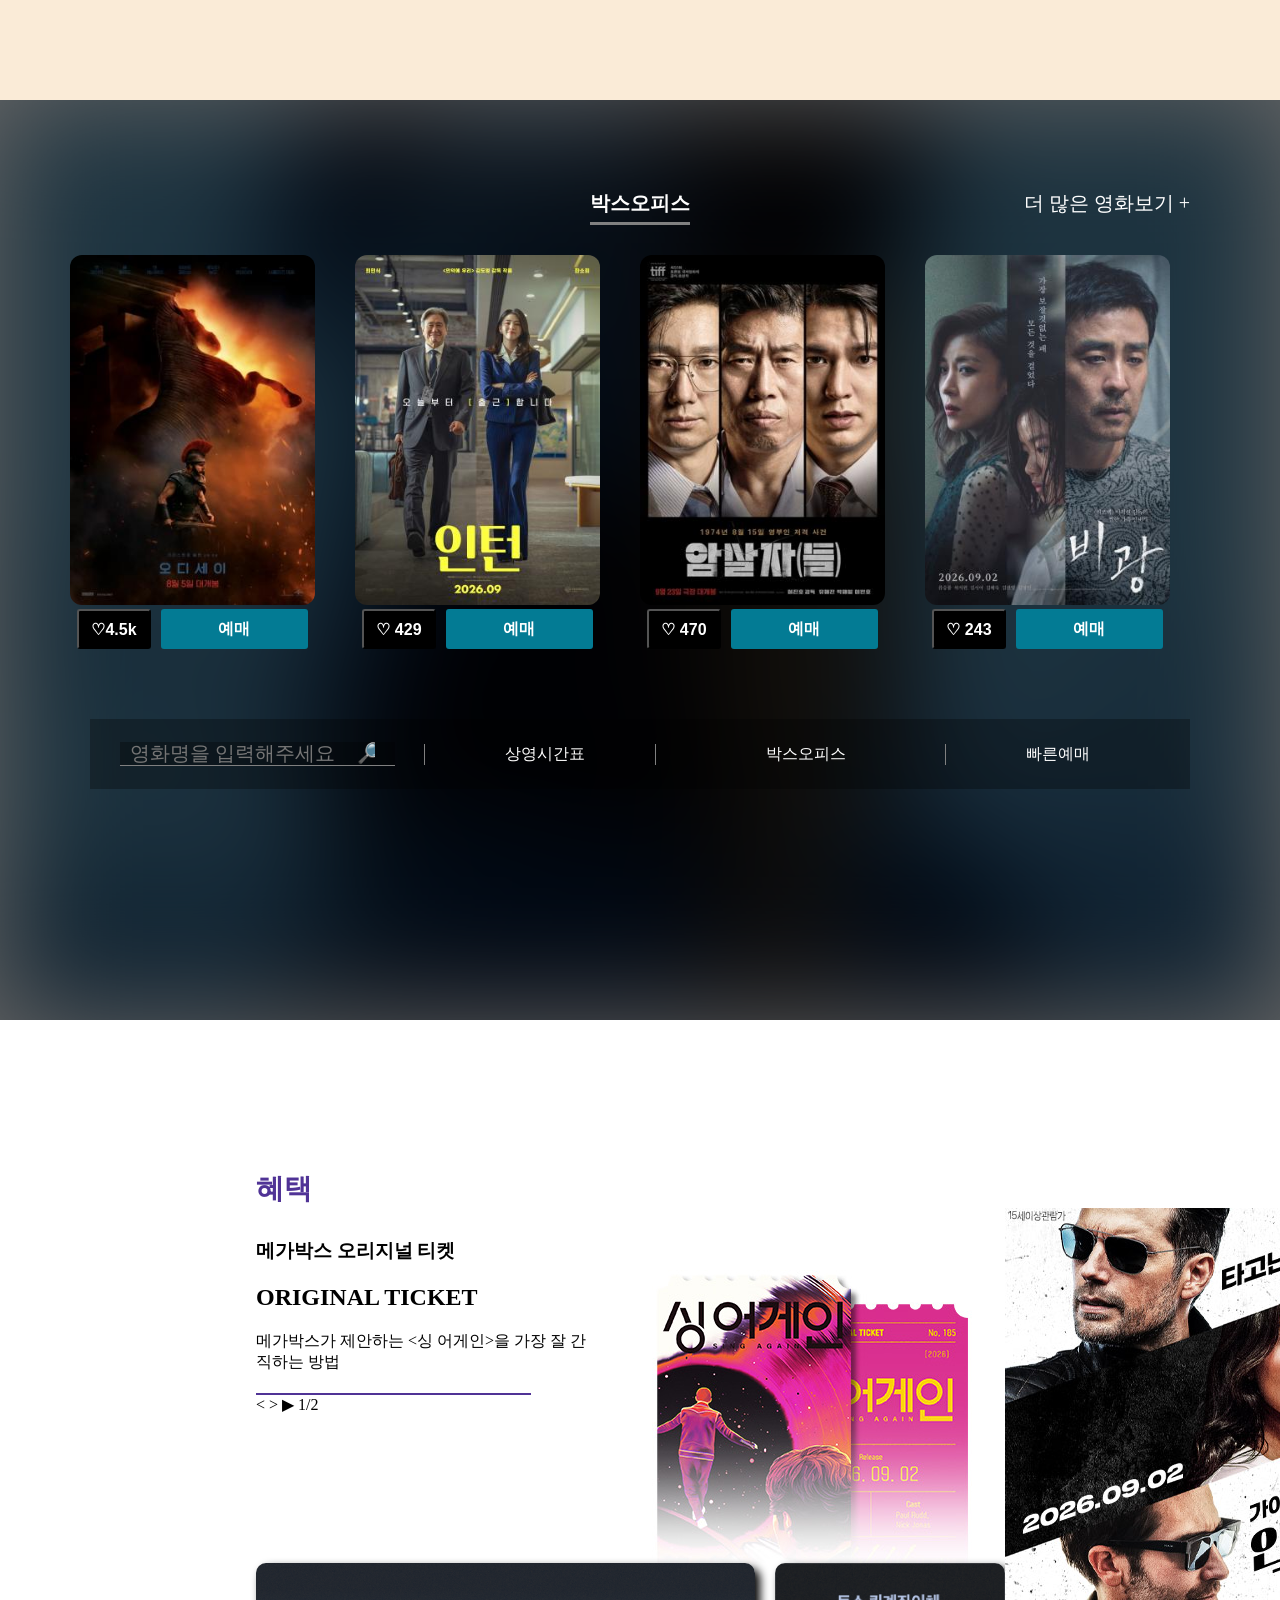
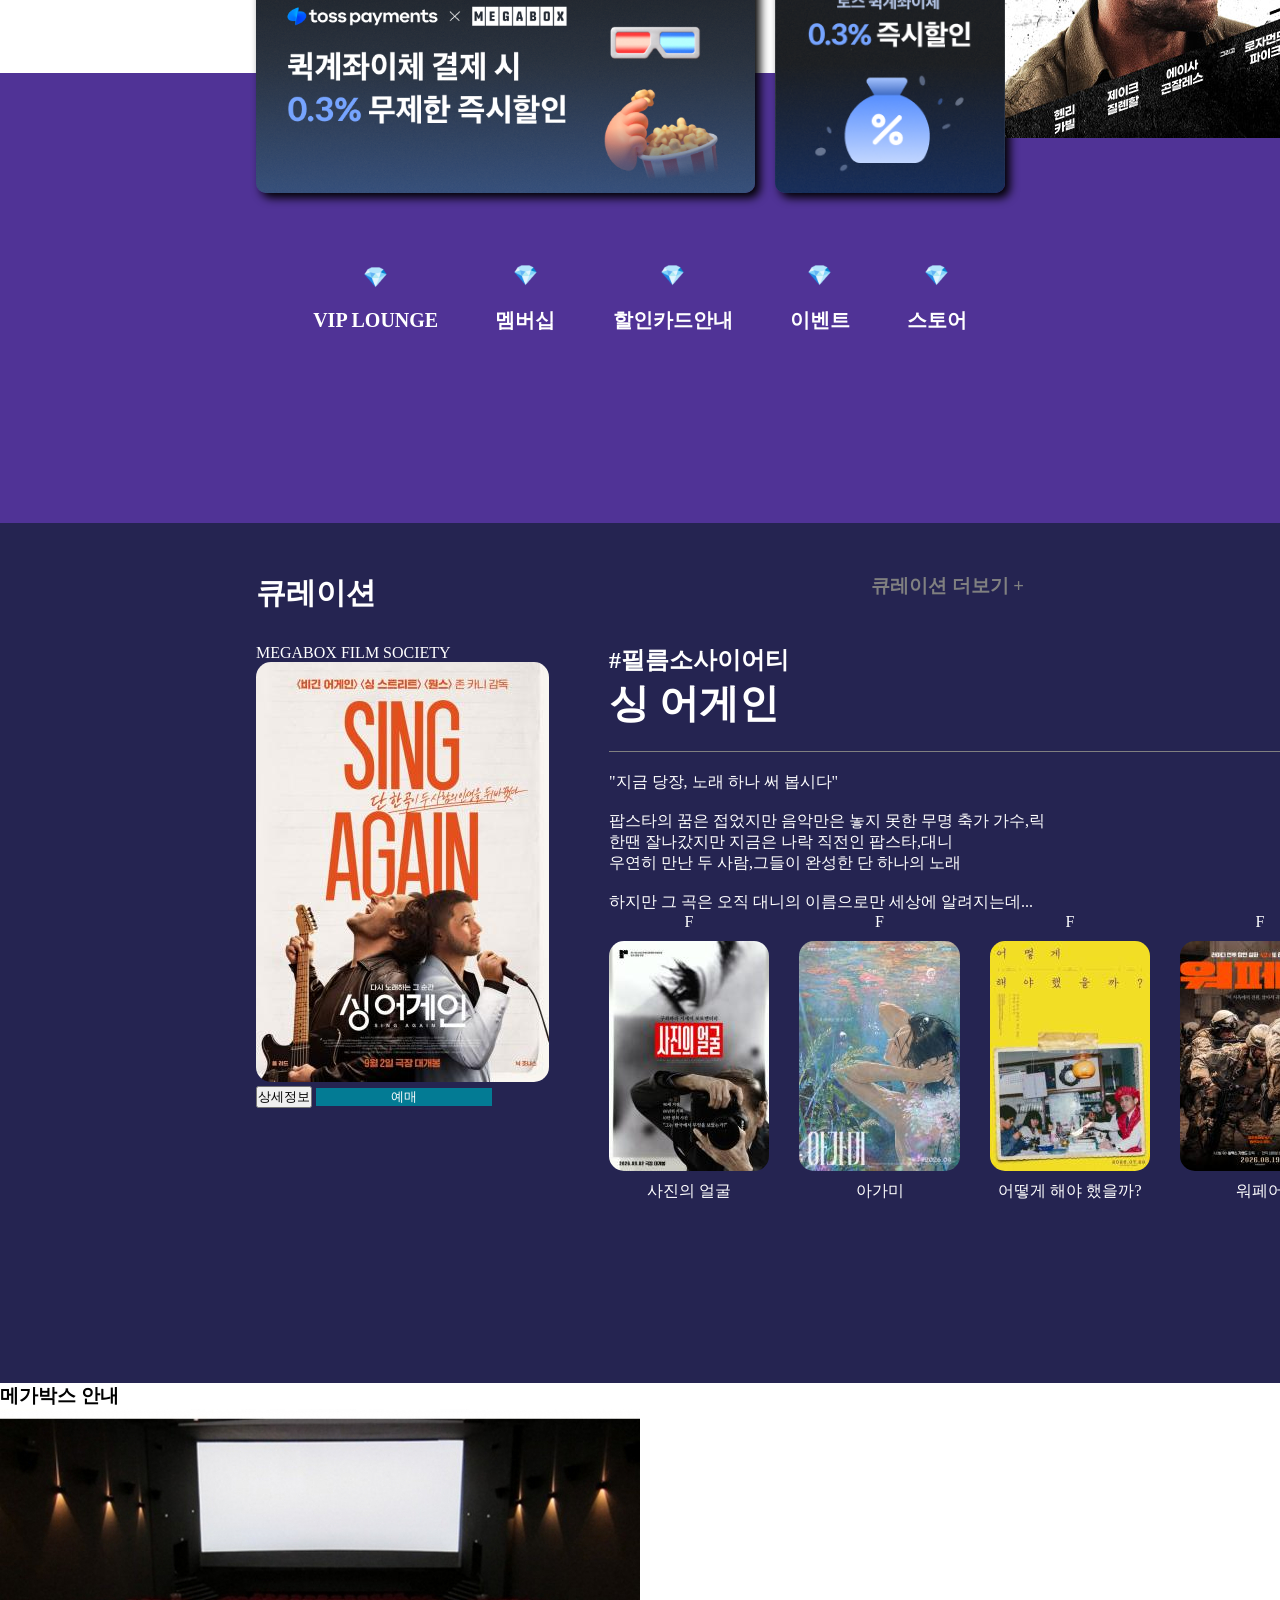
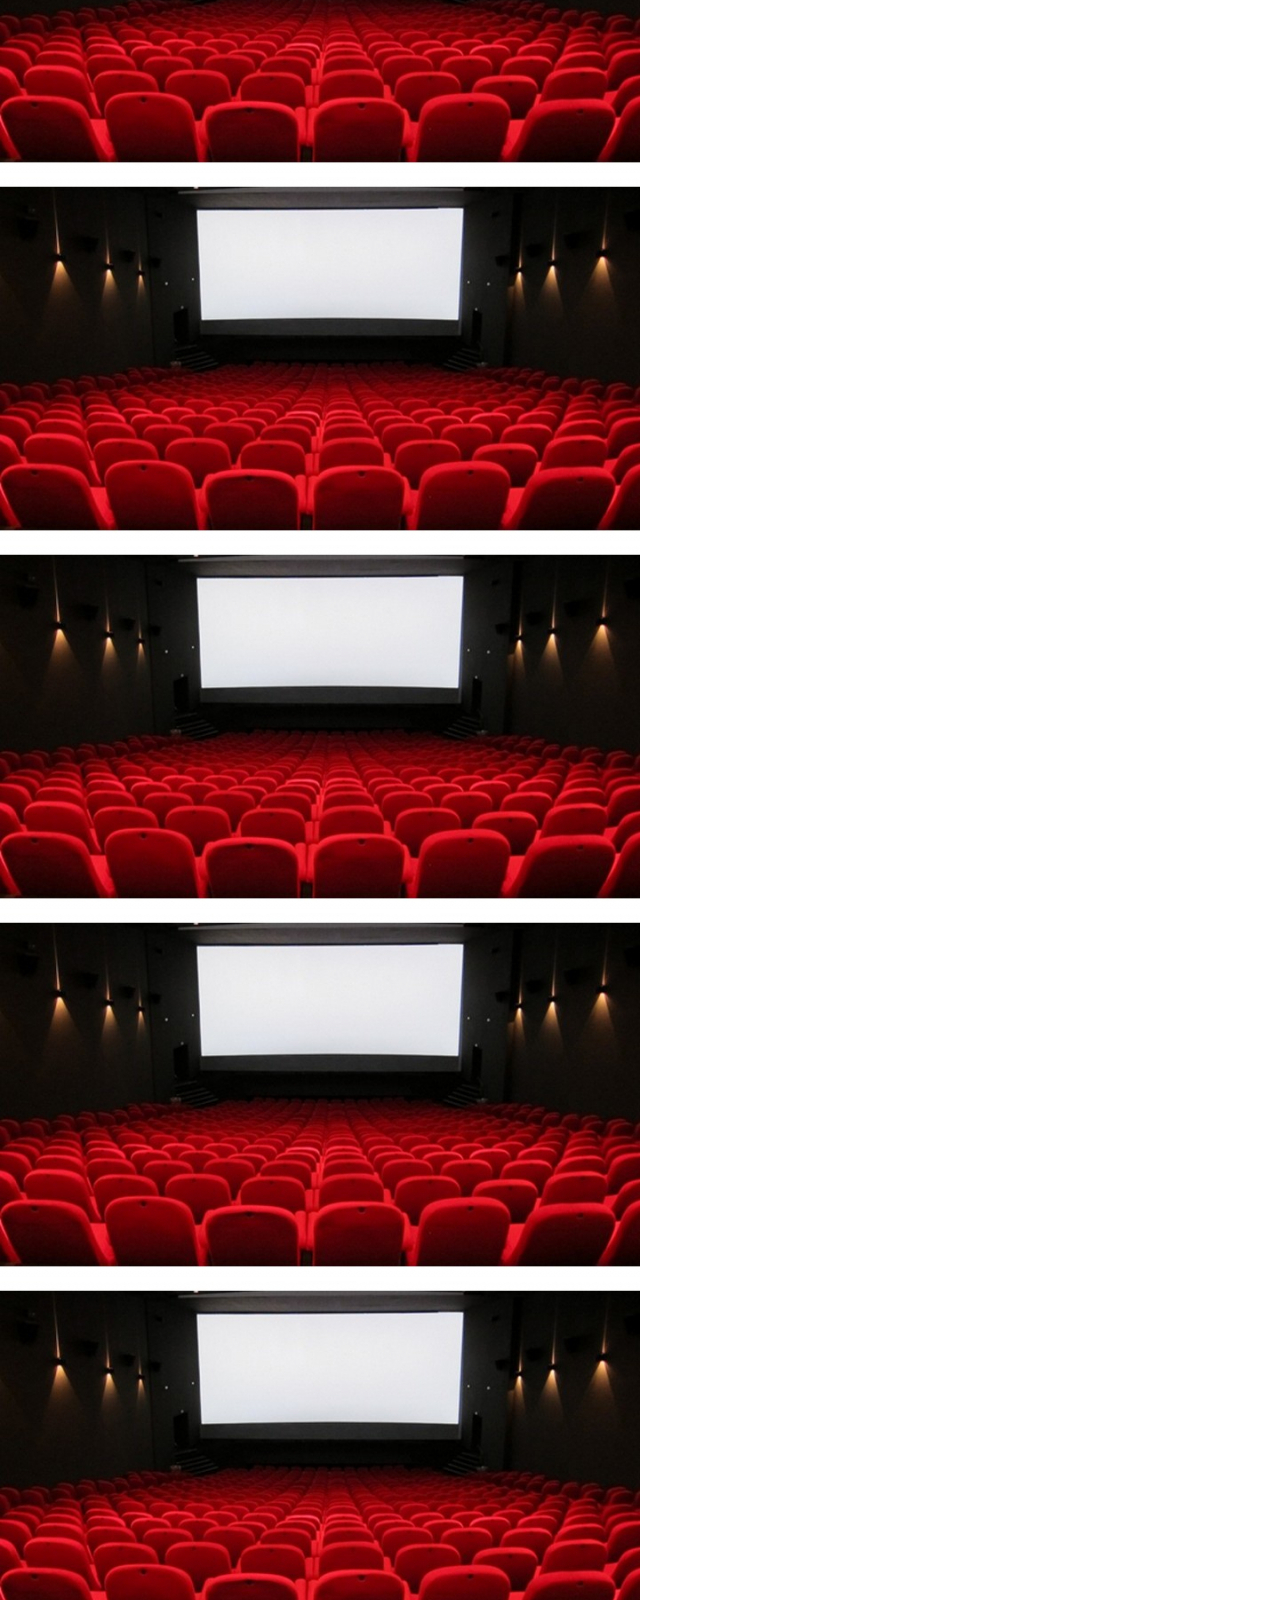
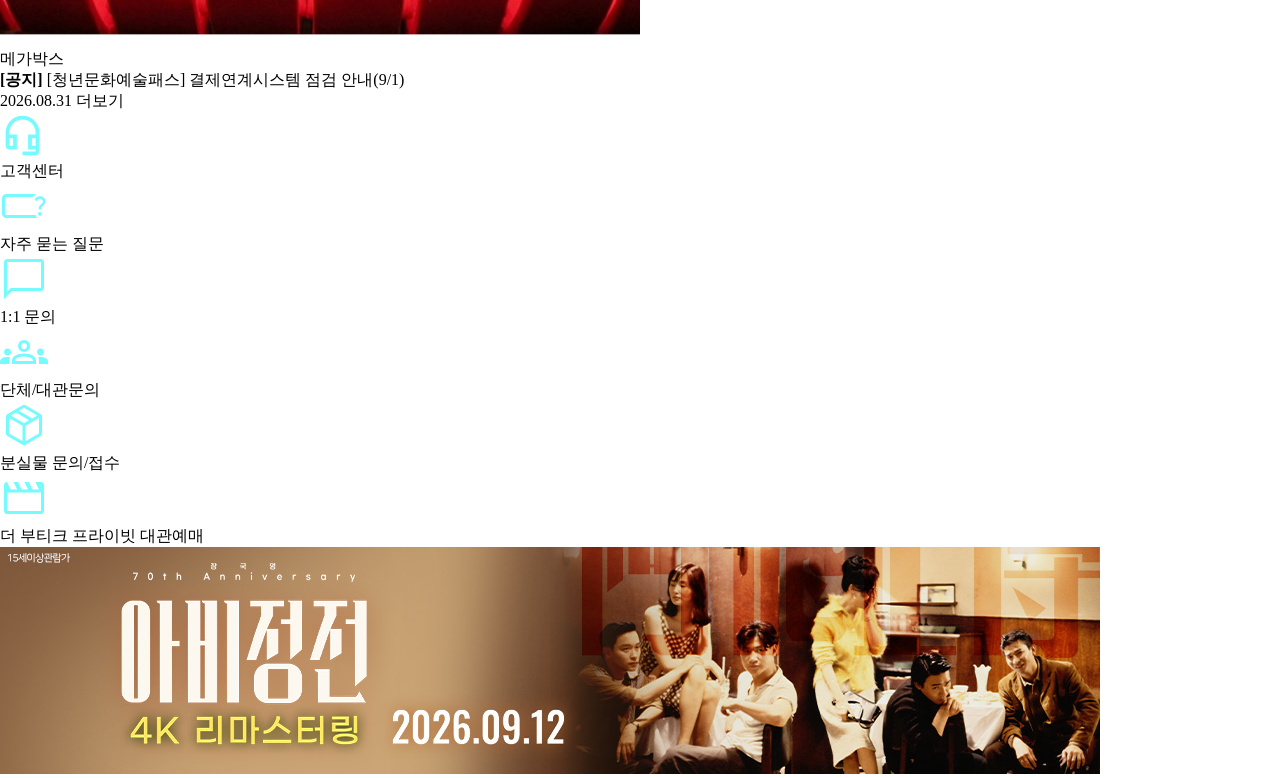
==== commit 1287c5a4: "메인페이지" ====
--- a/ch01/index01.html
+++ b/ch01/index01.html
@@ -3,302 +3,263 @@
 <head>
     <meta charset="UTF-8">
     <meta name="viewport" content="width=device-width, initial-scale=1.0">
-    <title>메가박스 스토어</title>
     <link rel="stylesheet" href="style.css">
+    <title>메가박스</title>
 </head>
+
 <body>
     <header>
-  <div class="header-grid">
-    <div class="up-nav">
-      <div class="left-nav">
-        <a href="">VIP LOUNGE</a>
-        <a href="">멤버십</a>
-        <a href="">고객센터</a>
-      </div>
-      <div class="right-nav">
-        <a href="login.html">로그인</a>
-        <a href="">회원가입</a>
-        <a href="">빠른예매</a>
-      </div>
-    </div>
-    <div class="main-nav">
-      <div class="main-nav-left">
-        <a href="">
-          <img class="nav-img" src="logo_img/menu.png" alt="" />
-        </a>
-        <a href="">
-          <img class="nav-img" src="logo_img/search.png" alt="" />
-        </a>
-      </div>
-      <div class="nav3">
-        <a href="">영화</a>
-        <a href="">예매</a>
-        <a href="">극장</a>
-      </div>
-      <a href="">
-        <img class="main-home" src="logo_img/home.png" alt="" />
-      </a>
-      <div class="nav3">
-        <a href="">이벤트</a>
-        <a href="">스코어</a>
-        <a href="">혜택</a>
-      </div>
-      <div class="main-nav-right">
-        <a href="">
-          <img class="nav-img" src="logo_img/calendar.png" alt="" />
-        </a>
-        <a href="">
-          <img class="nav-img" src="logo_img/user.png" alt="" />
-        </a>
-      </div>
-    </div>
-  </div>
-</header>
-  
-    <main class="container">
-        <h1 class="page-title">스토어</h1>
-        <section class="main-banner">
-        <div class="banner-text">
-        <h2>소중한 분들과 함께</h2>
-        <h2 class="text-purple">즐거운 관람 되세요~</h2>
-        <div class="title">러브콤보패키지</div>
-        <div class="desc">2인관람권 + 러브콤보 [팝콘(L)1 + 탄산음료(R)2]</div>
-        <div class="price">
-             34,000원 <span class="original-price">41,900원</span>
-        </div>
-        </div>
-        <div class="banner-img">
-            <img src="https://img.megabox.co.kr/SharedImg/store/2024/11/25/mR5MHKBv8RAmnA5ldeaAvgNaLcFEfCrg_280.png" alt="이미지">
-        </div>
-        </section>
-
-        <section class="store-box">
-        <div class="store-header">
-            <h3 class="store-title">메가티켓</h3>
-            <a href="#" class="store-btn">더보기 &gt;</a>
+        <nav>
+            <div class="head-menu"></div>      
+        </nav>
+    </header>
+    
+
+    <main>
+        <section class="main-top">
+            <div class="box-office">
+                <div class="title">
+                    <h4>박스오피스</h4>
+                    <p>더 많은 영화보기 +</p>
+                </div>
+
+                <div class="poster">
+                    <div class="movie">
+                        <img src="../images/poster1.jpg" alt="오디세이">
+                        <div class="active">
+                          <button class="like">♡4.5k</button>
+                          <button class="reservation-btn"><a href="???" class="reservation">예매</a></button>
+                        </div>                    
+                    </div>
+
+                    <div class="movie">
+                        <img src="../images/poster2.jpg" alt="인턴">
+                        <div class="active">
+                          <button class="like">♡ 429</button>
+                          <button class="reservation-btn"><a href="???" class="reservation">예매</a></button>
+                        </div>                    
+                    </div>
+
+                    <div class="movie">
+                        <img src="../images/poster3.jpg" alt="암살자들">
+                        <div class="active">
+                          <button class="like">♡ 470</button>
+                          <button class="reservation-btn"><a href="???" class="reservation">예매</a></button>
+                        </div>                    
+                    </div>
+
+                    <div class="movie">
+                        <img src="../images/poster4.jpg" alt="비광">
+                        <div class="active">
+                          <button class="like">♡ 243</button>
+                          <button class="reservation-btn"><a href="???" class="reservation">예매</a></button>
+                        </div>                    
+                    </div>
+                        <svg xmlns="http://www.w3.org/2000/svg" height="24px" viewBox="0 -960 960 960" width="24px" fill="#B7B7B7"><path d="M480-80q-116 0-198-82t-82-198v-240q0-116 82-198t198-82q116 0 198 82t82 198v240q0 116-82 198T480-80Zm40-520h160q0-72-45.5-127T520-796v196Zm-240 0h160v-196q-69 14-114.5 69T280-600Zm200 440q83 0 141.5-58.5T680-360v-160H280v160q0 83 58.5 141.5T480-160Zm0-360Zm40-80Zm-80 0Zm40 80Z"/></svg>
+                </div>
+
+
+                <div class="info">
+                    <input type="text" placeholder="영화명을 입력해주세요    🔎">
+                    <p class="info-t">상영시간표</p>
+                    <p>박스오피스</p>
+                    <p class="info-r">빠른예매</p>
+                </div>
+
+
+            </div>    
+        </section>
+
+
+        <section class="main-top-middle">
+            <div class="membership">
+                <h3>혜택</h3>
+              
+                <div class="membership-cards">
+                    <div class="left">
+                      <div class="membership-top">
+                          <div class="membership-info">
+                            <div class="membership-ticket">
+                              <h3>메가박스 오리지널 티켓</h3>
+                              <h1>ORIGINAL TICKET</h1>
+                               <p>메가박스가 제안하는 &lt;싱 어게인&gt;을 가장 잘 간직하는 방법</p>
+                              
+                              <div class="member-item">
+                                <div class="page-bar"></div>
+                                  <p>
+                                    <span>&lt;</span>
+                                    <span>&gt;</span>
+                                    <span>▶</span>
+                                    <span>1/2</span>
+                                  </p> 
+                              </div>
+                            </div>
+                          
+                            <img src="../images/image2.jpg" alt="싱어게인">      
+                          </div>                        
+                      </div>
+                
+                      <div class="membership-bottom">
+                          <img  src="../images/toss_image.png" alt="토스 무제한할인">
+                          <img  src="../images/toss_image2.png" alt="토스 즉시할인">
+                      </div>
+                    </div>
+
+                    <div class="right">
+                      <img src="../images/inthe.jpg" alt="">
+                    </div>
+                </div>
+                
+
             
-        </div>
-        <div class="product-grid">
-            <div class="product-card">
-                <span class="badge-flagship">대표상품</span>
-                <div class="product-img">
-                    <img src="https://img.megabox.co.kr/SharedImg/store/2020/12/29/OzjTPmOIAocfyQnas3x8Vo9JDRRnHeKf_280.png" alt="일반관람권 티켓사진">
-                </div>
-                <div class="product-info">
-                    <div class="product-name">일반관람권</div>
-                    <div class="product-desc">일반관람권</div>
-
-                  
-                    <div class="product-price-box">
-                    <div class="discount-price">15,000원</div>
-                    <div class="product-price">14,000 원</div>
-                    </div>
-                </div>
-            </div>
-
-            <div class="product-card">
-                <span class="badge-recommend">추천</span>
-                <div class="product-img">
-                    <img src="https://img.megabox.co.kr/SharedImg/store/2021/02/04/XxKX38rQAArz5GGaFCs7KwvYyUz5oQFC_280.png" alt="전용관람권">
-                </div>
-                <div class="product-info">
-                    <div class="product-name">Dolby Cinema 전용관람권</div>
-                    <div class="product-desc">Dolby Cinema 전용관람권</div>
-
-                    
-                    <div class="product-price-box">
-                    <div class="discount-price">20,000원</div>
-                    <div class="product-price">19,000 원</div>
-                    </div>
-                </div>
-            </div>
-
-            <div class="product-card"> 
-                <span class="badge-best">BEST</span>
-                <div class="product-img">
-                    <img src="https://img.megabox.co.kr/SharedImg/store/2024/11/25/rHR0pyJxERAsQakY244rEAATxCEBAMKa_280.png" alt="팝콘+티켓">
-                </div>
-                <div class="product-info">
-                    <div class="product-name">싱글패키지</div>
-                    <div class="product-desc">1인관람권 + 싱글콤보 [팝콘(R)1 + 탄산음료(R)1]</div>
-
-                    <div class="product-price-box">
-                    <div class="discount-price">24,000원</div>
-                    <div class="product-price">20,000 원</div>
-                    </div>
-                </div>
-            </div>
-
-            <div class="product-card">
-                <span class="badge-recommend">추천</span>
-                <div class="product-img">
-                    <img src="https://img.megabox.co.kr/SharedImg/store/2020/12/29/M8qiScDr6orSchgFPCRCcCtLPVenv6tm_280.png" alt="전용관람권">
-                </div>
-                <div class="product-info">
-                    <div class="product-name">더 부티크 스위트 전용관람권</div>
-                    <div class="product-desc">더 부티크 스위트 전용관람권</div>
-
-                    <div class="product-price-box">
-                    <div class="discount-price">43,000원</div>
-                    <div class="product-price">40,000 원</div>
-                    </div>
-                </div>
-            </div>
-        </div>
-        </section>
-
-        <section class="store-box">
-        <div class="store-header">
-            <h3 class="store-title">팝콘/음료/굿즈</h3>
-            <a href="#" class="store-btn">더보기 &gt;</a>
-        </div>
-        <div class="product-grid">
-            <div class="product-card">
-                 <span class="badge-best">BEST</span>
-                <div class="product-img">
-                    <img src="https://img.megabox.co.kr/SharedImg/store/2024/11/25/o9hWRfle2Red8XKRMnS9ipu2Fd3XJ4kH_280.png" alt="더블콤보">
-                </div>
-                <div class="product-info">
-                    <div class="product-name">더블콤보</div>
-                    <div class="product-desc">팝콘(R) 2 + 탄산음료(R) 2</div>
-
-                    <div class="product-price-box">
-                     <div class="discount-price">14,900원</div>
-                     <div class="product-price">13,900원</div>
-                    </div>
-                </div>
-            </div>
-
-            <div class="product-card">
-                 <span class="badge-best">BEST</span>
-                <div class="product-img">
-                    <img src="https://img.megabox.co.kr/SharedImg/store/2024/11/25/ceBHDhXnJjTb5mgwW7E7QjrvvXEJqoAX_280.png" alt="러브콤보">
-                </div>
-                <div class="product-info">
-                    <div class="product-name">러브콤보</div>
-                    <div class="product-desc">팝콘(L) 1 + 탄산음료(R) 2</div>
-
-                     <div class="product-price-box">
-                     <div class="discount-price">11,900원</div>
-                     <div class="product-price">10,900원</div>
-                    </div>
-                </div>
-            </div>
-        </div>
-        </section>
-
-        <section class="store-box">
-         <div class="store-header">
-            <h3 class="store-title">포인트몰</h3>
-             <a href="#" class="store-btn">더보기 &gt;</a>
-         </div>
-         <div class="product-grid">
-              <div class="product-card">
-                <div class="product-img">
-                    <img src="https://img.megabox.co.kr/SharedImg/store/2026/01/12/DmKiYTYh6plNYsJl3OWnyTNh6mxL0HqG_280.png" alt="관람쿠폰">
-                </div>
-                <div class="product-info">
-                    <div class="product-name">평일 일반 2D 관람쿠폰</div>
-                    <div class="product-desc">일반/컴포트/더 부티크 전용 (월~금, 공휴일 제외)</div>
-
-                     <div class="product-price-box">
-                     <div class="product-price">11,000 Point</div>
-                    </div>
-                </div>
-            </div>
-
-             <div class="product-card">
-                <div class="product-img">
-                    <img src="https://img.megabox.co.kr/SharedImg/store/2026/04/29/TSAhgT7zgq94Qi7ur0aqqROzjepDFI0z_280.png" alt="4천원 할인권">
-                </div>
-                <div class="product-info">
-                    <div class="product-name">영화 4천원 할인쿠폰</div>
-                    <div class="product-desc">일반/컴포트/더 부티크/LED/리클라이너 사용 가능</div>
-
-                     <div class="product-price-box">
-                     <div class="product-price">2,000 Point</div>
-                    </div>
-                </div>
-            </div>
-
-             <div class="product-card">
-                <div class="product-img">
-                    <img src="https://img.megabox.co.kr/SharedImg/store/2026/04/29/1Y20HsyJpgKtm61GyieET9YRdSOMq4n7_280.png" alt="3천원 할인권">
-                </div>
-                <div class="product-info">
-                    <div class="product-name">영화 3천원 할인쿠폰</div>
-                    <div class="product-desc">일반/컴포트/더 부티크/LED/리클라이너 사용 가능</div>
-
-                     <div class="product-price-box">
-                     <div class="product-price">1,500 Point</div>
-                    </div>
-                </div>
-            </div>
-
-            <div class="product-card">
-                <div class="product-img">
-                    <img src="https://img.megabox.co.kr/SharedImg/store/2026/04/29/RkcEKAhz2wc4DjQp1SHGQmMVLzAPwxWg_280.png" alt="2천원 할인권">
-                </div>
-                <div class="product-info">
-                    <div class="product-name">영화 2천원 할인쿠폰</div>
-                    <div class="product-desc">일반/컴포트/더 부티크/LED/리클라이너 사용 가능</div>
-
-                     <div class="product-price-box">
-                     <div class="product-price">1,000 Point</div>
-                    </div>
-                </div>
-            </div>
-         </div>
+            </div>
+
+
+            <div class="membership-menu">
+                <div>
+                    <p>💎</p>
+                    <p>VIP LOUNGE</p>
+                </div>
+                <div>
+                    <p>💎</p>
+                    <p>멤버십</p>
+                </div>
+                <div>
+                    <p>💎</p>
+                    <p>할인카드안내</p>
+                </div>
+                <div>
+                    <p>💎</p>
+                    <p>이벤트</p>
+                </div>
+                <div>
+                    <p>💎</p>
+                    <p>스토어</p>
+                </div>
+            </div>
+        </section>
+
+
+        <section class="main-middle">
+          <div class="cu-title">
+            <h2>큐레이션</h2>
+            <h3>큐레이션 더보기 +</h3>
+          </div>
+
+          <div class="cu-area">
+              <div class="cu-left">
+                <p class="film-text">MEGABOX FILM SOCIETY</p>
+                <div class="film-area">
+                  <img class="film-maincard" src="../images/q1.jpg" alt="싱어게인">
+                  <div class="btns">
+                    <button class="detail">상세정보</button>
+                    <button class="reservation-btn cu"><a href="????" class="reservation cu">예매</a></button>
+                  </div>
+                </div>  
+              </div>
+
+              <div class="cu right">
+                <div class="film-info-area">
+                  <h4>#필름소사이어티</h4>
+                  <h2>싱 어게인</h2>
+      
+                  <p class="content">
+                    "지금 당장, 노래 하나 써 봅시다"
+                    <br>
+                    <br>팝스타의 꿈은 접었지만 음악만은 놓지 못한 무명 축가 가수,릭
+                    <br>한땐 잘나갔지만 지금은 나락 직전인 팝스타,대니
+                    <br>우연히 만난 두 사람,그들이 완성한 단 하나의 노래
+                    <br>
+                    <br>하지만 그 곡은 오직 대니의 이름으로만 세상에 알려지는데...
+                  </p>              
+                </div>
+
+                <div class="film-cards">
+                  <ul>
+                    <li>
+                      <p class="F">F</p>
+                      <img src="../images/q2.jpg" alt="사진의 얼굴">
+                      <p class="film-title">사진의 얼굴</p>
+                    </li>
+                    <li>
+                      <p class="F">F</p>
+                      <img src="../images/q3.jpg" alt="아가미">
+                      <p class="film-title">아가미</p>
+                    </li>
+                    <li>
+                      <p class="F">F</p>
+                      <img src="../images/q4.jpg" alt="어떻게 해야 했을까?">
+                      <p class="film-title">어떻게 해야 했을까?</p>
+                    </li>
+                    <li>
+                      <p class="F">F</p>
+                      <img src="../images/q5.jpg" alt="워페어">
+                      <p class="film-title">워페어</p>
+                    </li>
+                  </ul>
+                </div>
+              </div>
+          </div>
+        </section>
+
+
+        <section class="main-bottom">
+          <h3>메가박스 안내</h3>
+          <div class="img-cards">
+            <img src="../images/theater_image.jpg" alt="">
+            <img src="../images/theater_image.jpg" alt="">
+            <img src="../images/theater_image.jpg" alt="">
+            <img src="../images/theater_image.jpg" alt="">
+            <img src="../images/theater_image.jpg" alt="">
+          </div>
+
+          <div class="notice">
+            <p class="notice mega">메가박스</p>
+            <span><strong>[공지]</strong> [청년문화예술패스] 결제연계시스템 점검 안내(9/1)</span>  
+            <p class="notice date">
+              <span>2026.08.31</span>
+              <span>더보기</span>
+            </p>            
+          </div>
+
+          <div class="inq-container">
+            <div class="inq-box">
+              <svg xmlns="http://www.w3.org/2000/svg" height="45px" viewBox="0 -960 960 960" width="45px" fill="#75FBFD"><path d="M480-40v-80h280v-40H600v-320h160v-40q0-116-82-198t-198-82q-116 0-198 82t-82 198v40h160v320H200q-33 0-56.5-23.5T120-240v-280q0-74 28.5-139.5T226-774q49-49 114.5-77.5T480-880q74 0 139.5 28.5T734-774q49 49 77.5 114.5T840-520v400q0 33-23.5 56.5T760-40H480ZM200-240h80v-160h-80v160Zm480 0h80v-160h-80v160ZM200-400h80-80Zm480 0h80-80Z"/></svg>
+              <p>고객센터</p>
+            </div>
+            <div class="inq-box">
+              <svg xmlns="http://www.w3.org/2000/svg" height="48px" viewBox="0 -960 960 960" width="48px" fill="#75FBFD"><path d="M100-300v-360 360Zm651 60H130q-38 0-64-26t-26-64v-300q0-38 26-64t64-26h599q-23 10-41.5 25T655-660H130q-13 0-21.5 8.5T100-630v300q0 13 8.5 21.5T130-300h584q2 19 12 34t25 26Zm74-56q11-11 11-26t-11-26q-11-11-26-11t-26 11q-11 11-11 26t11 26q11 11 26 11t26-11Zm-51-113h50q0-15 1.5-25t5.5-18q4-8 11-16t18-19q24-22 36-45t12-46q0-41-30.5-69T802-675q-38 0-69 21t-42 55l45 18q8-21 25.5-33.5T802-627q23 0 39.5 15t16.5 36q0 15-8.5 29.5T822-515q-17 15-25 25.5T784-468q-5 12-7.5 26.5T774-409Z"/></svg>
+              <p>자주 묻는 질문</p>
+            </div>
+            <div class="inq-box">
+              <svg xmlns="http://www.w3.org/2000/svg" height="48px" viewBox="0 -960 960 960" width="48px" fill="#75FBFD"><path d="M80-80v-740q0-24 18-42t42-18h680q24 0 42 18t18 42v520q0 24-18 42t-42 18H240L80-80Zm134-220h606v-520H140v600l74-80Zm-74 0v-520 520Z"/></svg>
+              <p>1:1 문의</p>
+            </div>
+            <div class="inq-box">
+              <svg xmlns="http://www.w3.org/2000/svg" height="48px" viewBox="0 -960 960 960" width="48px" fill="#75FBFD"><path d="M0-240v-53q0-38.57 41.5-62.78Q83-380 150.38-380q12.16 0 23.39.5t22.23 2.15q-8 17.35-12 35.17-4 17.81-4 37.18v65H0Zm240 0v-65q0-32 17.5-58.5T307-410q32-20 76.5-30t96.5-10q53 0 97.5 10t76.5 30q32 20 49 46.5t17 58.5v65H240Zm540 0v-65q0-19.86-3.5-37.43T765-377.27q11-1.73 22.17-2.23 11.17-.5 22.83-.5 67.5 0 108.75 23.77T960-293v53H780Zm-480-60h360v-6q0-37-50.5-60.5T480-390q-79 0-129.5 23.5T300-305v5ZM149.57-410q-28.57 0-49.07-20.56Q80-451.13 80-480q0-29 20.56-49.5Q121.13-550 150-550q29 0 49.5 20.5t20.5 49.93q0 28.57-20.5 49.07T149.57-410Zm660 0q-28.57 0-49.07-20.56Q740-451.13 740-480q0-29 20.56-49.5Q781.13-550 810-550q29 0 49.5 20.5t20.5 49.93q0 28.57-20.5 49.07T809.57-410ZM480-480q-50 0-85-35t-35-85q0-51 35-85.5t85-34.5q51 0 85.5 34.5T600-600q0 50-34.5 85T480-480Zm.35-60Q506-540 523-557.35t17-43Q540-626 522.85-643t-42.5-17q-25.35 0-42.85 17.15t-17.5 42.5q0 25.35 17.35 42.85t43 17.5ZM480-300Zm0-300Z"/></svg>
+              <p>단체/대관문의</p>
+            </div>
+            <div class="inq-box">
+              <svg xmlns="http://www.w3.org/2000/svg" height="48px" viewBox="0 -960 960 960" width="48px" fill="#75FBFD"><path d="M450-154v-309L180-619v309l270 156Zm60 0 270-156v-310L510-463v309Zm-60 69L150-258q-14-8-22-22t-8-30v-340q0-16 8-30t22-22l300-173q14-8 30-8t30 8l300 173q14 8 22 22t8 30v340q0 16-8 30t-22 22L510-85q-14 8-30 8t-30-8Zm194-525 102-59-266-154-102 59 266 154Zm-164 96 104-61-267-154-104 60 267 155Z"/></svg>
+              <p>분실물 문의/접수</p>
+            </div>
+            <div class="inq-box">
+              <svg xmlns="http://www.w3.org/2000/svg" height="48px" viewBox="0 -960 960 960" width="48px" fill="#75FBFD"><path d="m140-800 74 152h130l-74-152h89l74 152h130l-74-152h89l74 152h130l-74-152h112q24 0 42 18t18 42v520q0 24-18 42t-42 18H140q-24 0-42-18t-18-42v-520q0-24 18-42t42-18Zm0 212v368h680v-368H140Zm0 0v368-368Z"/></svg>
+              <p>더 부티크 프라이빗 대관예매</p>
+            </div>  
+          </div>
+
+          <img src="../images/4klong_image.jpg" alt="">
+
+          
+          
         </section>
     </main>
 
+
+
     <footer>
-  <div class="inner-foot">
-    <div class="foot-top">
-      <ul class="foot-nav">
-        <a href="https://www.megabox.co.kr/megaboxinfo">회사소개</a>
-        <a href="https://www.megabox.co.kr/recruit">인재채용</a>
-        <a href="https://www.megabox.co.kr/socialcontribution">사회공헌</a>
-        <a href="https://www.megabox.co.kr/partner">제휴/광고/부대사업문의</a>
-        <a href="https://www.megabox.co.kr/support/terms">이용약관</a>
-        <a class="nav-bold" href="https://www.megabox.co.kr/support/lcinfo"><strong>위치기반서비스 이용약관</strong></a>
-        <a class="nav-bold" href="https://www.megabox.co.kr/support/privacy"><strong>개인정보처리방침</strong></a>
-        <a href="https://jebo.joonganggroup.com/main">윤리경영</a>
-      </ul>
-      <button class="search-theater">
-        <img src="logo_img/magnifer.png" alt="" />
-        극장찾기
-      </button>
-    </div>
-    <div class="foot-info">
-      <img src="logo_img/footlogo.png" alt="" />
-      <div class="foot-text">
-        <p>
-          서울특별시 강남구 테헤란로 87길 22 도심공항터미널 건물 408호 ARS 1544-0070 대표이메일
-          m.dreamcenter@partner.megabox.co.kr
-        </p>
-        <p>
-          대표자명 홍정인, 남용석 · 개인정보보호책임자 김영호 · 사업자등록번호 211-86-59478 · 통신판매업신고번호
-          2025-서울강남-00722
-        </p>
-        <p>COPYRIGHT © MegaboxJoongAng, Inc. All rights reserved</p>
-      </div>
-      <div class="foot-link-sns">
-        <a class="link-sns" href="https://www.youtube.com/onmegabox">
-          <img src="logo_img/youtube.png" alt="" />
-        </a>
-        <a class="link-sns" href="https://www.instagram.com/megaboxon">
-          <img src="logo_img/instagram.png" alt="" />
-        </a>
-        <a class="link-sns" href="https://www.facebook.com/megaboxon">
-          <img src="logo_img/facebook.png" alt="" />
-        </a>
-        <a class="link-sns" href="">
-          <img src="logo_img/x.png" alt="https://x.com/megaboxon" />
-        </a>
-      </div>
-    </div>
-  </div>
-</footer>
+        <div class="foot"></div>
+    </footer>
 </body>
 </html>
--- a/ch01/style.css
+++ b/ch01/style.css
@@ -1,358 +1,284 @@
-* {
+*{
     margin: 0;
     padding: 0;
     box-sizing: border-box;
 }
-
+li {
+  list-style: none;
+}
+header{
+    height: 100px;
+    background-color: antiquewhite;
+}
 body {
-    background-color: #ffffff;
-    color: #333;
 }
 
 a {
-    text-decoration: none;
-}
-/* 헤더 */
-header {
+  text-decoration: none;
+}
+/* 페이지 상단 */
+.main-top {
+  width: 100vw;
+  height: 920px;
   position: relative;
-  height: 91px;
+  overflow: hidden;
+  padding: 50px 0;
+  color: white;
+}
+.main-top::before {
+  content: "";
+  position: absolute;
+  inset: 0;
+  background-image: url("../images/image1.jpg");
+  background-size: cover;
+  background-position: center;
+  filter: blur(60px);
+  z-index: 0;
+}
+.main-top::after {
+  content: "";
+  position: absolute;
+  inset: 0;
+  background-color: rgba(0, 0, 0, 0.6);
+  z-index: 1;
+}
+.box-office {
+  position: relative;
+  z-index: 2;
+  max-width: 1100px;
+  margin: 0 auto;
+}
+.title{
+  margin-top: 40px;
+  display: flex;
+  justify-content: center;
+  font-size: 20px
+}
+.title h4 {
+  border-bottom: 3px solid gray;
+  padding-bottom: 5px;
+}
+.title p {
+  position: absolute;
+  right: 0;
+}
+.poster {
   width: 100%;
-  min-width: 1100px;
-  background-color: white;
-  border-bottom: 1px solid #390081;
-  z-index: 100;
-}
-.header-grid {
-  width: 1100px;
-  margin: 0 auto;
-  height: 90px;
-}
-.up-nav {
+  margin-top: 30px;
+  display: flex;
+  justify-content: center;
+  gap: 40px;
+}
+.movie img{
+  width: 245px;
+  height: 350px;
+  border-radius: 12px;
+}
+.active {
+  display: flex;
+  justify-content: center;
+  gap: 10px;
+}
+.active button {
+  height: 40px;
+  border-radius: 3px;
+  color: white;
+  font-weight: bold;
+  font-size: 16px;
+}
+.like {
+  width: 30%;
+  background-color: black;
+  border-radius: 1px solid white;
+  padding: 0 10px;
+}
+.reservation-btn {
+  width: 60%;
+  background-color: #037B94;
+  border: none;
+}
+.reservation {
+  color: white;
+}
+.info{
+  height: 70px;
+  margin-top: 70px;
+  display: flex;
+  justify-content: space-evenly;
+  align-items: center;
+  background-color: rgba(0, 0, 0, 0.3);
+}
+
+.info input {
+  background-color: rgba(0, 0, 0, 0.3);
+  border: none;
+  border-bottom: 1px solid gray;
+  width: 25%;
+  font-size: 20px;
+  display: block;
+  padding: 0 20px 0 10px;
+  }
+.info p {
+  padding: 0 70px 0 80px;
+}
+.info-t{
+  border-right: 1px solid gray;
+  border-left: 1px solid gray;
+}
+.info-r {
+  border-left: 1px solid gray;
+}
+
+
+/* 페이지 중상 */
+.main-top-middle {
+  /* max-width: 1100px; */
+  /* position: relative; */
+}
+.membership { 
+  padding: 0 20%;
+  position: relative;
+  z-index: 1;
+  bottom: -150px;
+}
+.membership-cards {
+  display: flex;
+  /* justify-content: space-between; */
+}
+.left {
+  margin-top: 30px;
+}
+.membership-top {
   display: flex;
   justify-content: space-between;
-  padding-top: 10px;
-  height: 30px;
-}
-.left-nav a {
-  text-decoration: none;
-  font-size: 13px;
-  margin-right: 17px;
-  color: #555;
-}
-.right-nav a {
-  text-decoration: none;
-  font-size: 13px;
-  margin-left: 17px;
-  color: #555;
-}
-/* main 메뉴 */
-.main-nav a {
-  text-decoration: none;
-  font-size: 18px;
-  color: black;
-}
-.main-nav {
+}
+.membership-info {
+  display: flex;
+  gap: 20px;
+}
+.membership-ticket {
+  display: flex;
+  flex-direction: column;
+  gap: 20px;
+}
+.membership-bottom {
+  display: flex;
+  gap: 20px;
+  width: 30%;
+}
+.membership-bottom img {
+  border-radius: 10px;
+  height: 230px;
+  box-shadow: 5px 5px 10px black;
+  display: block;
+}
+.membership > h3 {
+  font-size: 28px;
+  color: #503396;
+}
+.membership-item {
+  left: 100px;
+}
+.page-bar {
+  width: 80%;
+  height: 2px;
+  background-color: #503396;
+}
+.membership-menu{
+  padding: 0 20%;
+  width: 100vw;
+  height: 450px;
+  background-color: #503396;
+  display: flex;
+  justify-content: space-evenly;
+  align-items: center;
+  margin-top: 30px;
+}
+.membership-menu::before{
+  position: absolute;
+  z-index: 0;
+}
+.membership-menu div {
+  display: flex;
+  flex-direction: column;
+  align-items: center;
+  gap: 20px;
+  
+}
+.membership-menu p {
+  color: white;
+  font-size: 20px;
+  font-weight: bold;
+}
+
+
+/* 페이지 중단 */
+.main-middle {
+  height: 860px;
+  background-color: #252451;
+  padding: 50px 20% 0 20%;
+  color: white;
+}
+.cu-title {
   display: flex;
   justify-content: space-between;
-  align-items: center;
-  height: 60px;
-}
-.nav3 {
-  display: flex;
-  gap: 50px;
-}
-.nav3 a {
-  font-size: 18px;
-  font-weight: bold;
-}
-
-.main-nav-left {
-  display: flex;
-  align-items: center;
-  gap: 20px;
-}
-.main-nav-right {
-  display: flex;
-  align-items: center;
-  gap: 20px;
-}
-.nav-img {
-  width: 22px;
-  height: 22px;
-  display: block;
-}
-.main-home {
-  width: 140px;
-  height: 47px;
-}
-
-
-/* 메인 */
-
-.container {
-    width: 60%;
-    margin: 0 20%;
-    padding: 40px 0;
-}
-
-.page-title {
-    font-size: 27px;
-    margin-bottom: 25px;   
-}
-
-.main-banner {
-    display: flex;
-    justify-content: flex-start;
-    align-items: center;
-    gap: 40px; 
-    padding: 20px 0;
-    margin-bottom: 40px;
-}
-
-.banner-text h2 {
-    font-size: 35px;
-    margin-bottom: 15px;
-    color: #0078a6;
-    line-height: 1.3;
-}
-
-.banner-text .text-purple {
-    color: #503396;
-}
-
-.banner-text .title {
-    font-size: 18px;
-    font-weight: bold;
-}
-
-.banner-text .desc {
-    font-size: 13px;
-    color: #666;
-    margin-top: 5px;
-}
-
-.banner-text .price {
-    font-size: 22px;
-    color: #351f67;
-    margin-top: 15px;
-}
-
-.banner-text .original-price {
-    font-size: 14px;
-    color: #999;
-    text-decoration: line-through;
-    font-weight: normal;
-    margin-left: 6px;
-}
-
-.banner-img {
-    width: 300px;
-    height: 200px;
-    border-radius: 8px;
-    overflow: hidden;
-    flex-shrink: 0;
-    display: flex;
-}
-
-.banner-img img {
-    width: 90%;
-    height: 100%;
-    object-fit: cover;   
-}
-
-.store-box {
-    margin-bottom: 50px;
-}
-
-.store-header {
-    display: flex;
-    justify-content: space-between;
-    align-items: center;
-    margin-bottom: 15px;
-}
-
-.store-title {
-    font-size: 24px;
-    color: #503396;
-}
-
-.store-btn {
-    font-size: 15px;
-    color: black;
-}
-
-.product-grid {
-    display: grid;
-    grid-template-columns: repeat(4, 1fr);
-    gap: 20px;
-}
-
-.product-card {
-    border: 1px solid #e2e2e2;
-    border-radius: 8px;
-    overflow: hidden;
-    position: relative; 
-    height: 100%;
-    display: flex;
-    flex-direction: column;
-}
-
-.badge-flagship {
-    position: absolute;  
-    background-color: black;
-    color: white;
-    font-size: 13px;
-    padding: 4px 8px;
-}
-
-.badge-recommend {
-    position: absolute;
-    background-color: #298ADE;
-    color: white;
-    font-size: 13px;
-    padding: 4px 8px;
-}
-
-.badge-best {
-    position: absolute;
-    background-color: #ED4C57;
-    color: white;
-    font-size: 13px;
-    padding: 4px 8px;
-}
-
-.product-img {
-    overflow: hidden;
-    background-color: #EEEEEE;
-}
-
-.product-info {
-    padding: 15px;
-    display: flex; 
-    flex-direction: column; 
-    flex-grow: 1;
-}
-
-.product-name {
-    color: black;
-    font-weight: bold;
-    padding-bottom: 20px;
-    font-size: 15px;
-}
-
-.product-desc {
-    font-size: 13px;
-    color: gray;
-    margin-bottom: 15px;
-    min-height: 32px; 
-}
-
-.product-price {
-    font-size: 25px;
-    color: #503396;
-    padding-top: 20px;
-}
-
-.product-price-box {
-    margin-top: auto;
-    border-top: 1px solid #e2e2e2;
-    padding-top: 15px;
-}
-
-.discount-price {
-     font-size: 16px;
-    color: #999;
-    text-decoration: line-through;
-    font-weight: normal;
-    display: block;
-    margin-bottom: 2px;
-}
-
-.product-card:hover {
-    border-color: #503396;
-    cursor: pointer;
-}
-
-
-
-/* footer */
-footer {
-  margin-top: 50px;
-  height: 200px;
-  background-color: #f8f8fa;
-  width: 100%;
-  min-width: 1100px;
-}
-/* inner-foot */
-.inner-foot {
-  margin: auto;
-  width: 1100px;
-  max-width: 100%;
-  padding: 0 20px;
-  box-sizing: border-box;
-}
-/* foot-tpo */
-.foot-top {
-  display: flex;
-  padding: 30px 0;
-  justify-content: space-between;
-  align-items: center;
-}
-.search-theater {
-  border-radius: 20px;
-  border: 1px solid #ccc;
-  height: 30px;
-  width: 106px;
-  background-color: #f8f8fa;
-  color: #444;
-  display: flex;
-  align-items: center;
-  justify-content: center;
-  gap: 5px;
-}
-.search-theater img {
-  width: 17px;
-  height: 17px;
-}
-
-/* foot-nav */
-.foot-nav {
-  display: flex;
-  gap: 13px;
-}
-.foot-nav a {
-  text-decoration: none;
-  font-size: 13px;
-  color: #666;
-}
-.nav-bold {
-  color: black;
-}
-
-/* foot-info */
-.foot-info {
-  display: flex;
-  gap: 20px;
-}
-.foot-info img {
-  width: 150px;
-  height: 50px;
-}
-.foot-text {
-  font-size: 13px;
-  color: #444;
-}
-
-/* footer sns */
-.foot-link-sns {
-  display: flex;
+}
+.cu-title h2 {
+  color: white;
+  font-size: 30px;
+}
+.cu-title h3 {
+  color: gray;
+}
+.cu-area {
+  margin-top: 30px;
+  display: flex;
+  gap: 60px;
+
+}
+.film-maincard {
+  border-radius: 15px;
+}
+.cu-left {
+  width: 300px;
+}
+.film-area {
+
+}
+.btns {
+
+}
+.film-info-area {
+  display: flex;
+  flex-direction: column;
+}
+.film-info-area h4 {
+  font-size: 24px;
+}
+.film-info-area h2 {
+  font-size: 40px;
+  border-bottom: 1px solid gray;
+  padding-bottom: 20px;
+}
+.content {
+  margin-top: 20px;
+}
+
+
+ul {
+  display: flex;
+  gap: 30px;
+}
+li{
+  display: flex;
+  flex-direction: column;
+  justify-content: center;
+  align-items: center;
   gap: 10px;
 }
-.foot-link-sns .link-sns img {
-  width: 30px;
-  height: 30px;
-  background-color: #ccc;
-  border-radius: 50%;
-  padding: 3px;
-  color: white;
-}
+li img{
+  border-radius: 15px;
+}
+
+
+
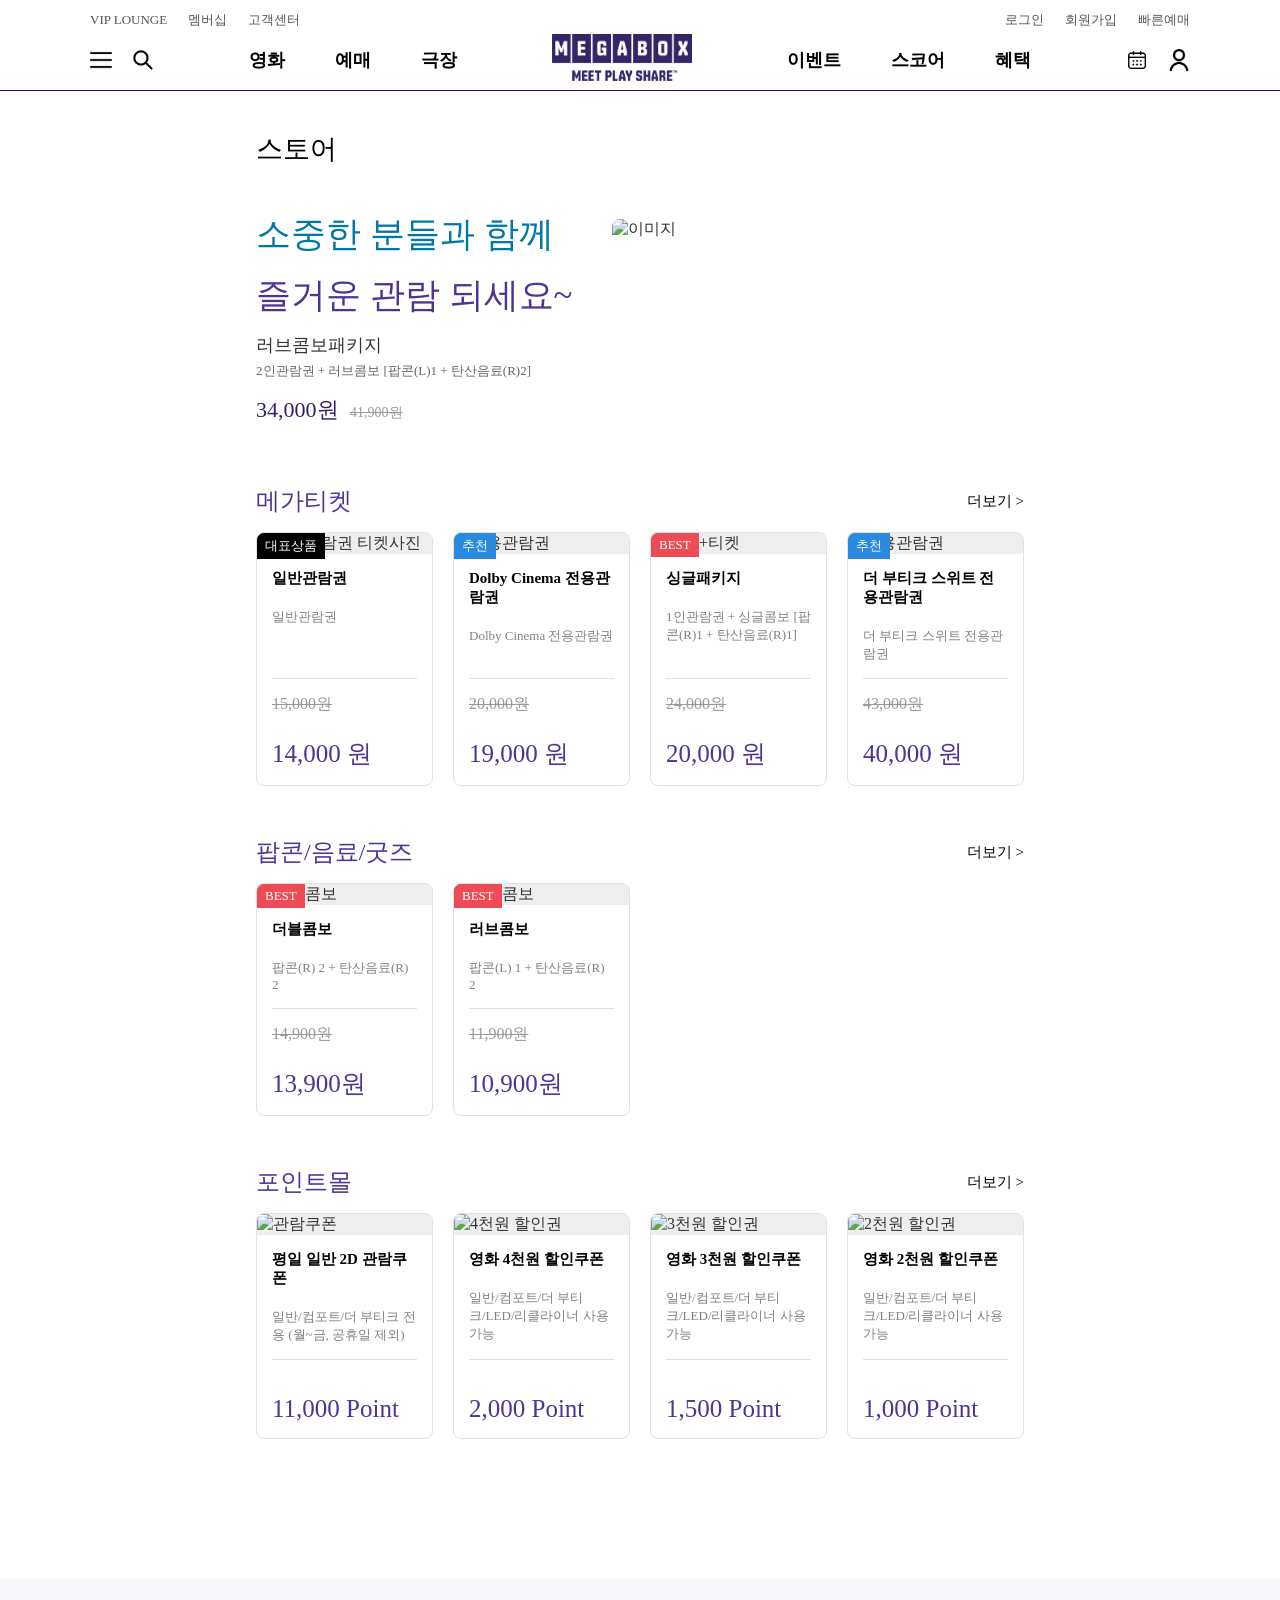
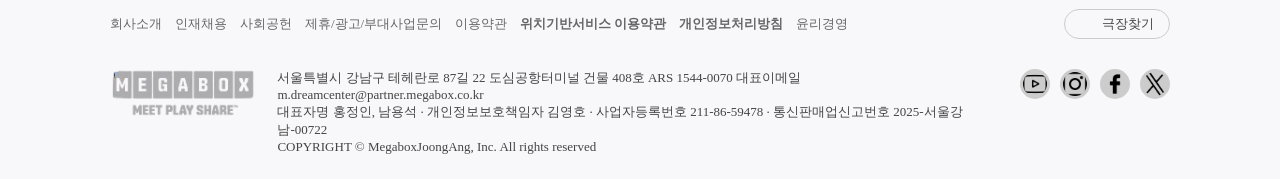
==== commit c4682aeb: "Merge 2435bc70ec6a04ca94091d8f31c8b7738be2fc02 into 220407a0a2926aac47c99860d8d9ae14a5d7a0a0" ====
--- a/ch01/index01.html
+++ b/ch01/index01.html
@@ -3,263 +3,302 @@
 <head>
     <meta charset="UTF-8">
     <meta name="viewport" content="width=device-width, initial-scale=1.0">
+    <title>메가박스 스토어</title>
     <link rel="stylesheet" href="style.css">
-    <title>메가박스</title>
 </head>
-
 <body>
     <header>
-        <nav>
-            <div class="head-menu"></div>      
-        </nav>
-    </header>
-    
-
-    <main>
-        <section class="main-top">
-            <div class="box-office">
-                <div class="title">
-                    <h4>박스오피스</h4>
-                    <p>더 많은 영화보기 +</p>
-                </div>
-
-                <div class="poster">
-                    <div class="movie">
-                        <img src="../images/poster1.jpg" alt="오디세이">
-                        <div class="active">
-                          <button class="like">♡4.5k</button>
-                          <button class="reservation-btn"><a href="???" class="reservation">예매</a></button>
-                        </div>                    
-                    </div>
-
-                    <div class="movie">
-                        <img src="../images/poster2.jpg" alt="인턴">
-                        <div class="active">
-                          <button class="like">♡ 429</button>
-                          <button class="reservation-btn"><a href="???" class="reservation">예매</a></button>
-                        </div>                    
-                    </div>
-
-                    <div class="movie">
-                        <img src="../images/poster3.jpg" alt="암살자들">
-                        <div class="active">
-                          <button class="like">♡ 470</button>
-                          <button class="reservation-btn"><a href="???" class="reservation">예매</a></button>
-                        </div>                    
-                    </div>
-
-                    <div class="movie">
-                        <img src="../images/poster4.jpg" alt="비광">
-                        <div class="active">
-                          <button class="like">♡ 243</button>
-                          <button class="reservation-btn"><a href="???" class="reservation">예매</a></button>
-                        </div>                    
-                    </div>
-                        <svg xmlns="http://www.w3.org/2000/svg" height="24px" viewBox="0 -960 960 960" width="24px" fill="#B7B7B7"><path d="M480-80q-116 0-198-82t-82-198v-240q0-116 82-198t198-82q116 0 198 82t82 198v240q0 116-82 198T480-80Zm40-520h160q0-72-45.5-127T520-796v196Zm-240 0h160v-196q-69 14-114.5 69T280-600Zm200 440q83 0 141.5-58.5T680-360v-160H280v160q0 83 58.5 141.5T480-160Zm0-360Zm40-80Zm-80 0Zm40 80Z"/></svg>
-                </div>
-
-
-                <div class="info">
-                    <input type="text" placeholder="영화명을 입력해주세요    🔎">
-                    <p class="info-t">상영시간표</p>
-                    <p>박스오피스</p>
-                    <p class="info-r">빠른예매</p>
-                </div>
-
-
-            </div>    
+  <div class="header-grid">
+    <div class="up-nav">
+      <div class="left-nav">
+        <a href="">VIP LOUNGE</a>
+        <a href="">멤버십</a>
+        <a href="">고객센터</a>
+      </div>
+      <div class="right-nav">
+        <a href="login.html">로그인</a>
+        <a href="">회원가입</a>
+        <a href="">빠른예매</a>
+      </div>
+    </div>
+    <div class="main-nav">
+      <div class="main-nav-left">
+        <a href="">
+          <img class="nav-img" src="logo_img/menu.png" alt="" />
+        </a>
+        <a href="">
+          <img class="nav-img" src="logo_img/search.png" alt="" />
+        </a>
+      </div>
+      <div class="nav3">
+        <a href="">영화</a>
+        <a href="">예매</a>
+        <a href="">극장</a>
+      </div>
+      <a href="">
+        <img class="main-home" src="logo_img/home.png" alt="" />
+      </a>
+      <div class="nav3">
+        <a href="">이벤트</a>
+        <a href="">스코어</a>
+        <a href="">혜택</a>
+      </div>
+      <div class="main-nav-right">
+        <a href="">
+          <img class="nav-img" src="logo_img/calendar.png" alt="" />
+        </a>
+        <a href="">
+          <img class="nav-img" src="logo_img/user.png" alt="" />
+        </a>
+      </div>
+    </div>
+  </div>
+</header>
+  
+    <main class="container">
+        <h1 class="page-title">스토어</h1>
+        <section class="main-banner">
+        <div class="banner-text">
+        <h2>소중한 분들과 함께</h2>
+        <h2 class="text-purple">즐거운 관람 되세요~</h2>
+        <div class="title">러브콤보패키지</div>
+        <div class="desc">2인관람권 + 러브콤보 [팝콘(L)1 + 탄산음료(R)2]</div>
+        <div class="price">
+             34,000원 <span class="original-price">41,900원</span>
+        </div>
+        </div>
+        <div class="banner-img">
+            <img src="https://img.megabox.co.kr/SharedImg/store/2024/11/25/mR5MHKBv8RAmnA5ldeaAvgNaLcFEfCrg_280.png" alt="이미지">
+        </div>
         </section>
 
-
-        <section class="main-top-middle">
-            <div class="membership">
-                <h3>혜택</h3>
-              
-                <div class="membership-cards">
-                    <div class="left">
-                      <div class="membership-top">
-                          <div class="membership-info">
-                            <div class="membership-ticket">
-                              <h3>메가박스 오리지널 티켓</h3>
-                              <h1>ORIGINAL TICKET</h1>
-                               <p>메가박스가 제안하는 &lt;싱 어게인&gt;을 가장 잘 간직하는 방법</p>
-                              
-                              <div class="member-item">
-                                <div class="page-bar"></div>
-                                  <p>
-                                    <span>&lt;</span>
-                                    <span>&gt;</span>
-                                    <span>▶</span>
-                                    <span>1/2</span>
-                                  </p> 
-                              </div>
-                            </div>
-                          
-                            <img src="../images/image2.jpg" alt="싱어게인">      
-                          </div>                        
-                      </div>
-                
-                      <div class="membership-bottom">
-                          <img  src="../images/toss_image.png" alt="토스 무제한할인">
-                          <img  src="../images/toss_image2.png" alt="토스 즉시할인">
-                      </div>
-                    </div>
-
-                    <div class="right">
-                      <img src="../images/inthe.jpg" alt="">
-                    </div>
-                </div>
-                
-
+        <section class="store-box">
+        <div class="store-header">
+            <h3 class="store-title">메가티켓</h3>
+            <a href="#" class="store-btn">더보기 &gt;</a>
             
-            </div>
-
-
-            <div class="membership-menu">
-                <div>
-                    <p>💎</p>
-                    <p>VIP LOUNGE</p>
-                </div>
-                <div>
-                    <p>💎</p>
-                    <p>멤버십</p>
-                </div>
-                <div>
-                    <p>💎</p>
-                    <p>할인카드안내</p>
-                </div>
-                <div>
-                    <p>💎</p>
-                    <p>이벤트</p>
-                </div>
-                <div>
-                    <p>💎</p>
-                    <p>스토어</p>
-                </div>
-            </div>
+        </div>
+        <div class="product-grid">
+            <div class="product-card">
+                <span class="badge-flagship">대표상품</span>
+                <div class="product-img">
+                    <img src="https://img.megabox.co.kr/SharedImg/store/2020/12/29/OzjTPmOIAocfyQnas3x8Vo9JDRRnHeKf_280.png" alt="일반관람권 티켓사진">
+                </div>
+                <div class="product-info">
+                    <div class="product-name">일반관람권</div>
+                    <div class="product-desc">일반관람권</div>
+
+                  
+                    <div class="product-price-box">
+                    <div class="discount-price">15,000원</div>
+                    <div class="product-price">14,000 원</div>
+                    </div>
+                </div>
+            </div>
+
+            <div class="product-card">
+                <span class="badge-recommend">추천</span>
+                <div class="product-img">
+                    <img src="https://img.megabox.co.kr/SharedImg/store/2021/02/04/XxKX38rQAArz5GGaFCs7KwvYyUz5oQFC_280.png" alt="전용관람권">
+                </div>
+                <div class="product-info">
+                    <div class="product-name">Dolby Cinema 전용관람권</div>
+                    <div class="product-desc">Dolby Cinema 전용관람권</div>
+
+                    
+                    <div class="product-price-box">
+                    <div class="discount-price">20,000원</div>
+                    <div class="product-price">19,000 원</div>
+                    </div>
+                </div>
+            </div>
+
+            <div class="product-card"> 
+                <span class="badge-best">BEST</span>
+                <div class="product-img">
+                    <img src="https://img.megabox.co.kr/SharedImg/store/2024/11/25/rHR0pyJxERAsQakY244rEAATxCEBAMKa_280.png" alt="팝콘+티켓">
+                </div>
+                <div class="product-info">
+                    <div class="product-name">싱글패키지</div>
+                    <div class="product-desc">1인관람권 + 싱글콤보 [팝콘(R)1 + 탄산음료(R)1]</div>
+
+                    <div class="product-price-box">
+                    <div class="discount-price">24,000원</div>
+                    <div class="product-price">20,000 원</div>
+                    </div>
+                </div>
+            </div>
+
+            <div class="product-card">
+                <span class="badge-recommend">추천</span>
+                <div class="product-img">
+                    <img src="https://img.megabox.co.kr/SharedImg/store/2020/12/29/M8qiScDr6orSchgFPCRCcCtLPVenv6tm_280.png" alt="전용관람권">
+                </div>
+                <div class="product-info">
+                    <div class="product-name">더 부티크 스위트 전용관람권</div>
+                    <div class="product-desc">더 부티크 스위트 전용관람권</div>
+
+                    <div class="product-price-box">
+                    <div class="discount-price">43,000원</div>
+                    <div class="product-price">40,000 원</div>
+                    </div>
+                </div>
+            </div>
+        </div>
         </section>
 
-
-        <section class="main-middle">
-          <div class="cu-title">
-            <h2>큐레이션</h2>
-            <h3>큐레이션 더보기 +</h3>
-          </div>
-
-          <div class="cu-area">
-              <div class="cu-left">
-                <p class="film-text">MEGABOX FILM SOCIETY</p>
-                <div class="film-area">
-                  <img class="film-maincard" src="../images/q1.jpg" alt="싱어게인">
-                  <div class="btns">
-                    <button class="detail">상세정보</button>
-                    <button class="reservation-btn cu"><a href="????" class="reservation cu">예매</a></button>
-                  </div>
-                </div>  
-              </div>
-
-              <div class="cu right">
-                <div class="film-info-area">
-                  <h4>#필름소사이어티</h4>
-                  <h2>싱 어게인</h2>
-      
-                  <p class="content">
-                    "지금 당장, 노래 하나 써 봅시다"
-                    <br>
-                    <br>팝스타의 꿈은 접었지만 음악만은 놓지 못한 무명 축가 가수,릭
-                    <br>한땐 잘나갔지만 지금은 나락 직전인 팝스타,대니
-                    <br>우연히 만난 두 사람,그들이 완성한 단 하나의 노래
-                    <br>
-                    <br>하지만 그 곡은 오직 대니의 이름으로만 세상에 알려지는데...
-                  </p>              
-                </div>
-
-                <div class="film-cards">
-                  <ul>
-                    <li>
-                      <p class="F">F</p>
-                      <img src="../images/q2.jpg" alt="사진의 얼굴">
-                      <p class="film-title">사진의 얼굴</p>
-                    </li>
-                    <li>
-                      <p class="F">F</p>
-                      <img src="../images/q3.jpg" alt="아가미">
-                      <p class="film-title">아가미</p>
-                    </li>
-                    <li>
-                      <p class="F">F</p>
-                      <img src="../images/q4.jpg" alt="어떻게 해야 했을까?">
-                      <p class="film-title">어떻게 해야 했을까?</p>
-                    </li>
-                    <li>
-                      <p class="F">F</p>
-                      <img src="../images/q5.jpg" alt="워페어">
-                      <p class="film-title">워페어</p>
-                    </li>
-                  </ul>
-                </div>
-              </div>
-          </div>
+        <section class="store-box">
+        <div class="store-header">
+            <h3 class="store-title">팝콘/음료/굿즈</h3>
+            <a href="#" class="store-btn">더보기 &gt;</a>
+        </div>
+        <div class="product-grid">
+            <div class="product-card">
+                 <span class="badge-best">BEST</span>
+                <div class="product-img">
+                    <img src="https://img.megabox.co.kr/SharedImg/store/2024/11/25/o9hWRfle2Red8XKRMnS9ipu2Fd3XJ4kH_280.png" alt="더블콤보">
+                </div>
+                <div class="product-info">
+                    <div class="product-name">더블콤보</div>
+                    <div class="product-desc">팝콘(R) 2 + 탄산음료(R) 2</div>
+
+                    <div class="product-price-box">
+                     <div class="discount-price">14,900원</div>
+                     <div class="product-price">13,900원</div>
+                    </div>
+                </div>
+            </div>
+
+            <div class="product-card">
+                 <span class="badge-best">BEST</span>
+                <div class="product-img">
+                    <img src="https://img.megabox.co.kr/SharedImg/store/2024/11/25/ceBHDhXnJjTb5mgwW7E7QjrvvXEJqoAX_280.png" alt="러브콤보">
+                </div>
+                <div class="product-info">
+                    <div class="product-name">러브콤보</div>
+                    <div class="product-desc">팝콘(L) 1 + 탄산음료(R) 2</div>
+
+                     <div class="product-price-box">
+                     <div class="discount-price">11,900원</div>
+                     <div class="product-price">10,900원</div>
+                    </div>
+                </div>
+            </div>
+        </div>
         </section>
 
-
-        <section class="main-bottom">
-          <h3>메가박스 안내</h3>
-          <div class="img-cards">
-            <img src="../images/theater_image.jpg" alt="">
-            <img src="../images/theater_image.jpg" alt="">
-            <img src="../images/theater_image.jpg" alt="">
-            <img src="../images/theater_image.jpg" alt="">
-            <img src="../images/theater_image.jpg" alt="">
-          </div>
-
-          <div class="notice">
-            <p class="notice mega">메가박스</p>
-            <span><strong>[공지]</strong> [청년문화예술패스] 결제연계시스템 점검 안내(9/1)</span>  
-            <p class="notice date">
-              <span>2026.08.31</span>
-              <span>더보기</span>
-            </p>            
-          </div>
-
-          <div class="inq-container">
-            <div class="inq-box">
-              <svg xmlns="http://www.w3.org/2000/svg" height="45px" viewBox="0 -960 960 960" width="45px" fill="#75FBFD"><path d="M480-40v-80h280v-40H600v-320h160v-40q0-116-82-198t-198-82q-116 0-198 82t-82 198v40h160v320H200q-33 0-56.5-23.5T120-240v-280q0-74 28.5-139.5T226-774q49-49 114.5-77.5T480-880q74 0 139.5 28.5T734-774q49 49 77.5 114.5T840-520v400q0 33-23.5 56.5T760-40H480ZM200-240h80v-160h-80v160Zm480 0h80v-160h-80v160ZM200-400h80-80Zm480 0h80-80Z"/></svg>
-              <p>고객센터</p>
-            </div>
-            <div class="inq-box">
-              <svg xmlns="http://www.w3.org/2000/svg" height="48px" viewBox="0 -960 960 960" width="48px" fill="#75FBFD"><path d="M100-300v-360 360Zm651 60H130q-38 0-64-26t-26-64v-300q0-38 26-64t64-26h599q-23 10-41.5 25T655-660H130q-13 0-21.5 8.5T100-630v300q0 13 8.5 21.5T130-300h584q2 19 12 34t25 26Zm74-56q11-11 11-26t-11-26q-11-11-26-11t-26 11q-11 11-11 26t11 26q11 11 26 11t26-11Zm-51-113h50q0-15 1.5-25t5.5-18q4-8 11-16t18-19q24-22 36-45t12-46q0-41-30.5-69T802-675q-38 0-69 21t-42 55l45 18q8-21 25.5-33.5T802-627q23 0 39.5 15t16.5 36q0 15-8.5 29.5T822-515q-17 15-25 25.5T784-468q-5 12-7.5 26.5T774-409Z"/></svg>
-              <p>자주 묻는 질문</p>
-            </div>
-            <div class="inq-box">
-              <svg xmlns="http://www.w3.org/2000/svg" height="48px" viewBox="0 -960 960 960" width="48px" fill="#75FBFD"><path d="M80-80v-740q0-24 18-42t42-18h680q24 0 42 18t18 42v520q0 24-18 42t-42 18H240L80-80Zm134-220h606v-520H140v600l74-80Zm-74 0v-520 520Z"/></svg>
-              <p>1:1 문의</p>
-            </div>
-            <div class="inq-box">
-              <svg xmlns="http://www.w3.org/2000/svg" height="48px" viewBox="0 -960 960 960" width="48px" fill="#75FBFD"><path d="M0-240v-53q0-38.57 41.5-62.78Q83-380 150.38-380q12.16 0 23.39.5t22.23 2.15q-8 17.35-12 35.17-4 17.81-4 37.18v65H0Zm240 0v-65q0-32 17.5-58.5T307-410q32-20 76.5-30t96.5-10q53 0 97.5 10t76.5 30q32 20 49 46.5t17 58.5v65H240Zm540 0v-65q0-19.86-3.5-37.43T765-377.27q11-1.73 22.17-2.23 11.17-.5 22.83-.5 67.5 0 108.75 23.77T960-293v53H780Zm-480-60h360v-6q0-37-50.5-60.5T480-390q-79 0-129.5 23.5T300-305v5ZM149.57-410q-28.57 0-49.07-20.56Q80-451.13 80-480q0-29 20.56-49.5Q121.13-550 150-550q29 0 49.5 20.5t20.5 49.93q0 28.57-20.5 49.07T149.57-410Zm660 0q-28.57 0-49.07-20.56Q740-451.13 740-480q0-29 20.56-49.5Q781.13-550 810-550q29 0 49.5 20.5t20.5 49.93q0 28.57-20.5 49.07T809.57-410ZM480-480q-50 0-85-35t-35-85q0-51 35-85.5t85-34.5q51 0 85.5 34.5T600-600q0 50-34.5 85T480-480Zm.35-60Q506-540 523-557.35t17-43Q540-626 522.85-643t-42.5-17q-25.35 0-42.85 17.15t-17.5 42.5q0 25.35 17.35 42.85t43 17.5ZM480-300Zm0-300Z"/></svg>
-              <p>단체/대관문의</p>
-            </div>
-            <div class="inq-box">
-              <svg xmlns="http://www.w3.org/2000/svg" height="48px" viewBox="0 -960 960 960" width="48px" fill="#75FBFD"><path d="M450-154v-309L180-619v309l270 156Zm60 0 270-156v-310L510-463v309Zm-60 69L150-258q-14-8-22-22t-8-30v-340q0-16 8-30t22-22l300-173q14-8 30-8t30 8l300 173q14 8 22 22t8 30v340q0 16-8 30t-22 22L510-85q-14 8-30 8t-30-8Zm194-525 102-59-266-154-102 59 266 154Zm-164 96 104-61-267-154-104 60 267 155Z"/></svg>
-              <p>분실물 문의/접수</p>
-            </div>
-            <div class="inq-box">
-              <svg xmlns="http://www.w3.org/2000/svg" height="48px" viewBox="0 -960 960 960" width="48px" fill="#75FBFD"><path d="m140-800 74 152h130l-74-152h89l74 152h130l-74-152h89l74 152h130l-74-152h112q24 0 42 18t18 42v520q0 24-18 42t-42 18H140q-24 0-42-18t-18-42v-520q0-24 18-42t42-18Zm0 212v368h680v-368H140Zm0 0v368-368Z"/></svg>
-              <p>더 부티크 프라이빗 대관예매</p>
-            </div>  
-          </div>
-
-          <img src="../images/4klong_image.jpg" alt="">
-
-          
-          
+        <section class="store-box">
+         <div class="store-header">
+            <h3 class="store-title">포인트몰</h3>
+             <a href="#" class="store-btn">더보기 &gt;</a>
+         </div>
+         <div class="product-grid">
+              <div class="product-card">
+                <div class="product-img">
+                    <img src="https://img.megabox.co.kr/SharedImg/store/2026/01/12/DmKiYTYh6plNYsJl3OWnyTNh6mxL0HqG_280.png" alt="관람쿠폰">
+                </div>
+                <div class="product-info">
+                    <div class="product-name">평일 일반 2D 관람쿠폰</div>
+                    <div class="product-desc">일반/컴포트/더 부티크 전용 (월~금, 공휴일 제외)</div>
+
+                     <div class="product-price-box">
+                     <div class="product-price">11,000 Point</div>
+                    </div>
+                </div>
+            </div>
+
+             <div class="product-card">
+                <div class="product-img">
+                    <img src="https://img.megabox.co.kr/SharedImg/store/2026/04/29/TSAhgT7zgq94Qi7ur0aqqROzjepDFI0z_280.png" alt="4천원 할인권">
+                </div>
+                <div class="product-info">
+                    <div class="product-name">영화 4천원 할인쿠폰</div>
+                    <div class="product-desc">일반/컴포트/더 부티크/LED/리클라이너 사용 가능</div>
+
+                     <div class="product-price-box">
+                     <div class="product-price">2,000 Point</div>
+                    </div>
+                </div>
+            </div>
+
+             <div class="product-card">
+                <div class="product-img">
+                    <img src="https://img.megabox.co.kr/SharedImg/store/2026/04/29/1Y20HsyJpgKtm61GyieET9YRdSOMq4n7_280.png" alt="3천원 할인권">
+                </div>
+                <div class="product-info">
+                    <div class="product-name">영화 3천원 할인쿠폰</div>
+                    <div class="product-desc">일반/컴포트/더 부티크/LED/리클라이너 사용 가능</div>
+
+                     <div class="product-price-box">
+                     <div class="product-price">1,500 Point</div>
+                    </div>
+                </div>
+            </div>
+
+            <div class="product-card">
+                <div class="product-img">
+                    <img src="https://img.megabox.co.kr/SharedImg/store/2026/04/29/RkcEKAhz2wc4DjQp1SHGQmMVLzAPwxWg_280.png" alt="2천원 할인권">
+                </div>
+                <div class="product-info">
+                    <div class="product-name">영화 2천원 할인쿠폰</div>
+                    <div class="product-desc">일반/컴포트/더 부티크/LED/리클라이너 사용 가능</div>
+
+                     <div class="product-price-box">
+                     <div class="product-price">1,000 Point</div>
+                    </div>
+                </div>
+            </div>
+         </div>
         </section>
     </main>
 
-
-
     <footer>
-        <div class="foot"></div>
-    </footer>
+  <div class="inner-foot">
+    <div class="foot-top">
+      <ul class="foot-nav">
+        <a href="https://www.megabox.co.kr/megaboxinfo">회사소개</a>
+        <a href="https://www.megabox.co.kr/recruit">인재채용</a>
+        <a href="https://www.megabox.co.kr/socialcontribution">사회공헌</a>
+        <a href="https://www.megabox.co.kr/partner">제휴/광고/부대사업문의</a>
+        <a href="https://www.megabox.co.kr/support/terms">이용약관</a>
+        <a class="nav-bold" href="https://www.megabox.co.kr/support/lcinfo"><strong>위치기반서비스 이용약관</strong></a>
+        <a class="nav-bold" href="https://www.megabox.co.kr/support/privacy"><strong>개인정보처리방침</strong></a>
+        <a href="https://jebo.joonganggroup.com/main">윤리경영</a>
+      </ul>
+      <button class="search-theater">
+        <img src="logo_img/magnifer.png" alt="" />
+        극장찾기
+      </button>
+    </div>
+    <div class="foot-info">
+      <img src="logo_img/footlogo.png" alt="" />
+      <div class="foot-text">
+        <p>
+          서울특별시 강남구 테헤란로 87길 22 도심공항터미널 건물 408호 ARS 1544-0070 대표이메일
+          m.dreamcenter@partner.megabox.co.kr
+        </p>
+        <p>
+          대표자명 홍정인, 남용석 · 개인정보보호책임자 김영호 · 사업자등록번호 211-86-59478 · 통신판매업신고번호
+          2025-서울강남-00722
+        </p>
+        <p>COPYRIGHT © MegaboxJoongAng, Inc. All rights reserved</p>
+      </div>
+      <div class="foot-link-sns">
+        <a class="link-sns" href="https://www.youtube.com/onmegabox">
+          <img src="logo_img/youtube.png" alt="" />
+        </a>
+        <a class="link-sns" href="https://www.instagram.com/megaboxon">
+          <img src="logo_img/instagram.png" alt="" />
+        </a>
+        <a class="link-sns" href="https://www.facebook.com/megaboxon">
+          <img src="logo_img/facebook.png" alt="" />
+        </a>
+        <a class="link-sns" href="">
+          <img src="logo_img/x.png" alt="https://x.com/megaboxon" />
+        </a>
+      </div>
+    </div>
+  </div>
+</footer>
 </body>
 </html>
--- a/ch01/style.css
+++ b/ch01/style.css
@@ -1,284 +1,363 @@
-*{
+* {
     margin: 0;
     padding: 0;
     box-sizing: border-box;
 }
-li {
-  list-style: none;
-}
-header{
-    height: 100px;
-    background-color: antiquewhite;
-}
+
 body {
+    background-color: #ffffff;
+    color: #333;
 }
 
 a {
+    text-decoration: none;
+}
+/* 헤더 */
+header {
+  position: relative;
+  height: 91px;
+  width: 100%;
+  min-width: 1100px;
+  background-color: white;
+  border-bottom: 1px solid #390081;
+  z-index: 100;
+}
+.header-grid {
+  width: 1100px;
+  margin: 0 auto;
+  height: 90px;
+}
+.up-nav {
+  display: flex;
+  justify-content: space-between;
+  padding-top: 10px;
+  height: 30px;
+}
+.left-nav a {
   text-decoration: none;
-}
-/* 페이지 상단 */
-.main-top {
-  width: 100vw;
-  height: 920px;
-  position: relative;
-  overflow: hidden;
-  padding: 50px 0;
+  font-size: 13px;
+  margin-right: 17px;
+  color: #555;
+}
+.right-nav a {
+  text-decoration: none;
+  font-size: 13px;
+  margin-left: 17px;
+  color: #555;
+}
+/* main 메뉴 */
+.main-nav a {
+  text-decoration: none;
+  font-size: 18px;
+  color: black;
+}
+.main-nav {
+  display: flex;
+  justify-content: space-between;
+  align-items: center;
+  height: 60px;
+}
+.nav3 {
+  display: flex;
+  gap: 50px;
+}
+.nav3 a {
+  font-size: 18px;
+  font-weight: bold;
+}
+
+.main-nav-left {
+  display: flex;
+  align-items: center;
+  gap: 20px;
+}
+.main-nav-right {
+  display: flex;
+  align-items: center;
+  gap: 20px;
+}
+.nav-img {
+  width: 22px;
+  height: 22px;
+  display: block;
+}
+.main-home {
+  width: 140px;
+  height: 47px;
+}
+
+
+/* 메인 */
+
+.container {
+    width: 60%;
+    margin: 0 20%;
+    padding: 40px 0;
+}
+
+.page-title {
+    font-size: 27px;
+    font-weight: 400;
+    margin-bottom: 25px;   
+    color: black;
+}
+
+.main-banner {
+    display: flex;
+    justify-content: flex-start;
+    align-items: center;
+    gap: 40px; 
+    padding: 20px 0;
+    margin-bottom: 40px;
+}
+
+.banner-text h2 {
+    font-size: 35px;
+    font-weight: 400;
+    margin-bottom: 15px;
+    color: #0078a6;
+    line-height: 1.3;
+}
+
+.banner-text .text-purple {
+    color: #503396;
+    font-weight: 400;
+}
+
+.banner-text .title {
+    font-size: 18px;
+    font-weight: 400;
+}
+
+.banner-text .desc {
+    font-size: 13px;
+    color: #666;
+    margin-top: 5px;
+}
+
+.banner-text .price {
+    font-size: 22px;
+    color: #351f67;
+    margin-top: 15px;
+}
+
+.banner-text .original-price {
+    font-size: 14px;
+    color: #999;
+    text-decoration: line-through;
+    font-weight: normal;
+    margin-left: 6px;
+}
+
+.banner-img {
+    width: 300px;
+    height: 200px;
+    border-radius: 8px;
+    overflow: hidden;
+    flex-shrink: 0;
+    display: flex;
+}
+
+.banner-img img {
+    width: 90%;
+    height: 100%;
+    object-fit: cover;   
+}
+
+.store-box {
+    margin-bottom: 50px;
+}
+
+.store-header {
+    display: flex;
+    justify-content: space-between;
+    align-items: center;
+    margin-bottom: 15px;
+}
+
+.store-title {
+    font-size: 24px;
+    font-weight: 400;
+    color: #503396;
+}
+
+.store-btn {
+    font-size: 15px;
+    color: black;
+}
+
+.product-grid {
+    display: grid;
+    grid-template-columns: repeat(4, 1fr);
+    gap: 20px;
+}
+
+.product-card {
+    border: 1px solid #e2e2e2;
+    border-radius: 8px;
+    overflow: hidden;
+    position: relative; 
+    height: 100%;
+    display: flex;
+    flex-direction: column;
+}
+
+.badge-flagship {
+    position: absolute;  
+    background-color: black;
+    color: white;
+    font-size: 13px;
+    padding: 4px 8px;
+}
+
+.badge-recommend {
+    position: absolute;
+    background-color: #298ADE;
+    color: white;
+    font-size: 13px;
+    padding: 4px 8px;
+}
+
+.badge-best {
+    position: absolute;
+    background-color: #ED4C57;
+    color: white;
+    font-size: 13px;
+    padding: 4px 8px;
+}
+
+.product-img {
+    overflow: hidden;
+    background-color: #EEEEEE;
+}
+
+.product-info {
+    padding: 15px;
+    display: flex; 
+    flex-direction: column; 
+    flex-grow: 1;
+}
+
+.product-name {
+    color: black;
+    font-weight: bold;
+    padding-bottom: 20px;
+    font-size: 15px;
+}
+
+.product-desc {
+    font-size: 13px;
+    color: gray;
+    margin-bottom: 15px;
+    min-height: 32px; 
+}
+
+.product-price {
+    font-size: 25px;
+    color: #503396;
+    padding-top: 20px;
+}
+
+.product-price-box {
+    margin-top: auto;
+    border-top: 1px solid #e2e2e2;
+    padding-top: 15px;
+}
+
+.discount-price {
+     font-size: 16px;
+    color: #999;
+    text-decoration: line-through;
+    font-weight: normal;
+    display: block;
+    margin-bottom: 2px;
+}
+
+.product-card:hover {
+    border-color: #503396;
+    cursor: pointer;
+}
+
+
+
+/* footer */
+footer {
+  margin-top: 50px;
+  height: 200px;
+  background-color: #f8f8fa;
+  width: 100%;
+  min-width: 1100px;
+}
+/* inner-foot */
+.inner-foot {
+  margin: auto;
+  width: 1100px;
+  max-width: 100%;
+  padding: 0 20px;
+  box-sizing: border-box;
+}
+/* foot-tpo */
+.foot-top {
+  display: flex;
+  padding: 30px 0;
+  justify-content: space-between;
+  align-items: center;
+}
+.search-theater {
+  border-radius: 20px;
+  border: 1px solid #ccc;
+  height: 30px;
+  width: 106px;
+  background-color: #f8f8fa;
+  color: #444;
+  display: flex;
+  align-items: center;
+  justify-content: center;
+  gap: 5px;
+}
+.search-theater img {
+  width: 17px;
+  height: 17px;
+}
+
+/* foot-nav */
+.foot-nav {
+  display: flex;
+  gap: 13px;
+}
+.foot-nav a {
+  text-decoration: none;
+  font-size: 13px;
+  color: #666;
+}
+.nav-bold {
+  color: black;
+}
+
+/* foot-info */
+.foot-info {
+  display: flex;
+  gap: 20px;
+}
+.foot-info img {
+  width: 150px;
+  height: 50px;
+}
+.foot-text {
+  font-size: 13px;
+  color: #444;
+}
+
+/* footer sns */
+.foot-link-sns {
+  display: flex;
+  gap: 10px;
+}
+.foot-link-sns .link-sns img {
+  width: 30px;
+  height: 30px;
+  background-color: #ccc;
+  border-radius: 50%;
+  padding: 3px;
   color: white;
 }
-.main-top::before {
-  content: "";
-  position: absolute;
-  inset: 0;
-  background-image: url("../images/image1.jpg");
-  background-size: cover;
-  background-position: center;
-  filter: blur(60px);
-  z-index: 0;
-}
-.main-top::after {
-  content: "";
-  position: absolute;
-  inset: 0;
-  background-color: rgba(0, 0, 0, 0.6);
-  z-index: 1;
-}
-.box-office {
-  position: relative;
-  z-index: 2;
-  max-width: 1100px;
-  margin: 0 auto;
-}
-.title{
-  margin-top: 40px;
-  display: flex;
-  justify-content: center;
-  font-size: 20px
-}
-.title h4 {
-  border-bottom: 3px solid gray;
-  padding-bottom: 5px;
-}
-.title p {
-  position: absolute;
-  right: 0;
-}
-.poster {
-  width: 100%;
-  margin-top: 30px;
-  display: flex;
-  justify-content: center;
-  gap: 40px;
-}
-.movie img{
-  width: 245px;
-  height: 350px;
-  border-radius: 12px;
-}
-.active {
-  display: flex;
-  justify-content: center;
-  gap: 10px;
-}
-.active button {
-  height: 40px;
-  border-radius: 3px;
-  color: white;
-  font-weight: bold;
-  font-size: 16px;
-}
-.like {
-  width: 30%;
-  background-color: black;
-  border-radius: 1px solid white;
-  padding: 0 10px;
-}
-.reservation-btn {
-  width: 60%;
-  background-color: #037B94;
-  border: none;
-}
-.reservation {
-  color: white;
-}
-.info{
-  height: 70px;
-  margin-top: 70px;
-  display: flex;
-  justify-content: space-evenly;
-  align-items: center;
-  background-color: rgba(0, 0, 0, 0.3);
-}
-
-.info input {
-  background-color: rgba(0, 0, 0, 0.3);
-  border: none;
-  border-bottom: 1px solid gray;
-  width: 25%;
-  font-size: 20px;
-  display: block;
-  padding: 0 20px 0 10px;
-  }
-.info p {
-  padding: 0 70px 0 80px;
-}
-.info-t{
-  border-right: 1px solid gray;
-  border-left: 1px solid gray;
-}
-.info-r {
-  border-left: 1px solid gray;
-}
-
-
-/* 페이지 중상 */
-.main-top-middle {
-  /* max-width: 1100px; */
-  /* position: relative; */
-}
-.membership { 
-  padding: 0 20%;
-  position: relative;
-  z-index: 1;
-  bottom: -150px;
-}
-.membership-cards {
-  display: flex;
-  /* justify-content: space-between; */
-}
-.left {
-  margin-top: 30px;
-}
-.membership-top {
-  display: flex;
-  justify-content: space-between;
-}
-.membership-info {
-  display: flex;
-  gap: 20px;
-}
-.membership-ticket {
-  display: flex;
-  flex-direction: column;
-  gap: 20px;
-}
-.membership-bottom {
-  display: flex;
-  gap: 20px;
-  width: 30%;
-}
-.membership-bottom img {
-  border-radius: 10px;
-  height: 230px;
-  box-shadow: 5px 5px 10px black;
-  display: block;
-}
-.membership > h3 {
-  font-size: 28px;
-  color: #503396;
-}
-.membership-item {
-  left: 100px;
-}
-.page-bar {
-  width: 80%;
-  height: 2px;
-  background-color: #503396;
-}
-.membership-menu{
-  padding: 0 20%;
-  width: 100vw;
-  height: 450px;
-  background-color: #503396;
-  display: flex;
-  justify-content: space-evenly;
-  align-items: center;
-  margin-top: 30px;
-}
-.membership-menu::before{
-  position: absolute;
-  z-index: 0;
-}
-.membership-menu div {
-  display: flex;
-  flex-direction: column;
-  align-items: center;
-  gap: 20px;
-  
-}
-.membership-menu p {
-  color: white;
-  font-size: 20px;
-  font-weight: bold;
-}
-
-
-/* 페이지 중단 */
-.main-middle {
-  height: 860px;
-  background-color: #252451;
-  padding: 50px 20% 0 20%;
-  color: white;
-}
-.cu-title {
-  display: flex;
-  justify-content: space-between;
-}
-.cu-title h2 {
-  color: white;
-  font-size: 30px;
-}
-.cu-title h3 {
-  color: gray;
-}
-.cu-area {
-  margin-top: 30px;
-  display: flex;
-  gap: 60px;
-
-}
-.film-maincard {
-  border-radius: 15px;
-}
-.cu-left {
-  width: 300px;
-}
-.film-area {
-
-}
-.btns {
-
-}
-.film-info-area {
-  display: flex;
-  flex-direction: column;
-}
-.film-info-area h4 {
-  font-size: 24px;
-}
-.film-info-area h2 {
-  font-size: 40px;
-  border-bottom: 1px solid gray;
-  padding-bottom: 20px;
-}
-.content {
-  margin-top: 20px;
-}
-
-
-ul {
-  display: flex;
-  gap: 30px;
-}
-li{
-  display: flex;
-  flex-direction: column;
-  justify-content: center;
-  align-items: center;
-  gap: 10px;
-}
-li img{
-  border-radius: 15px;
-}
-
-
-
